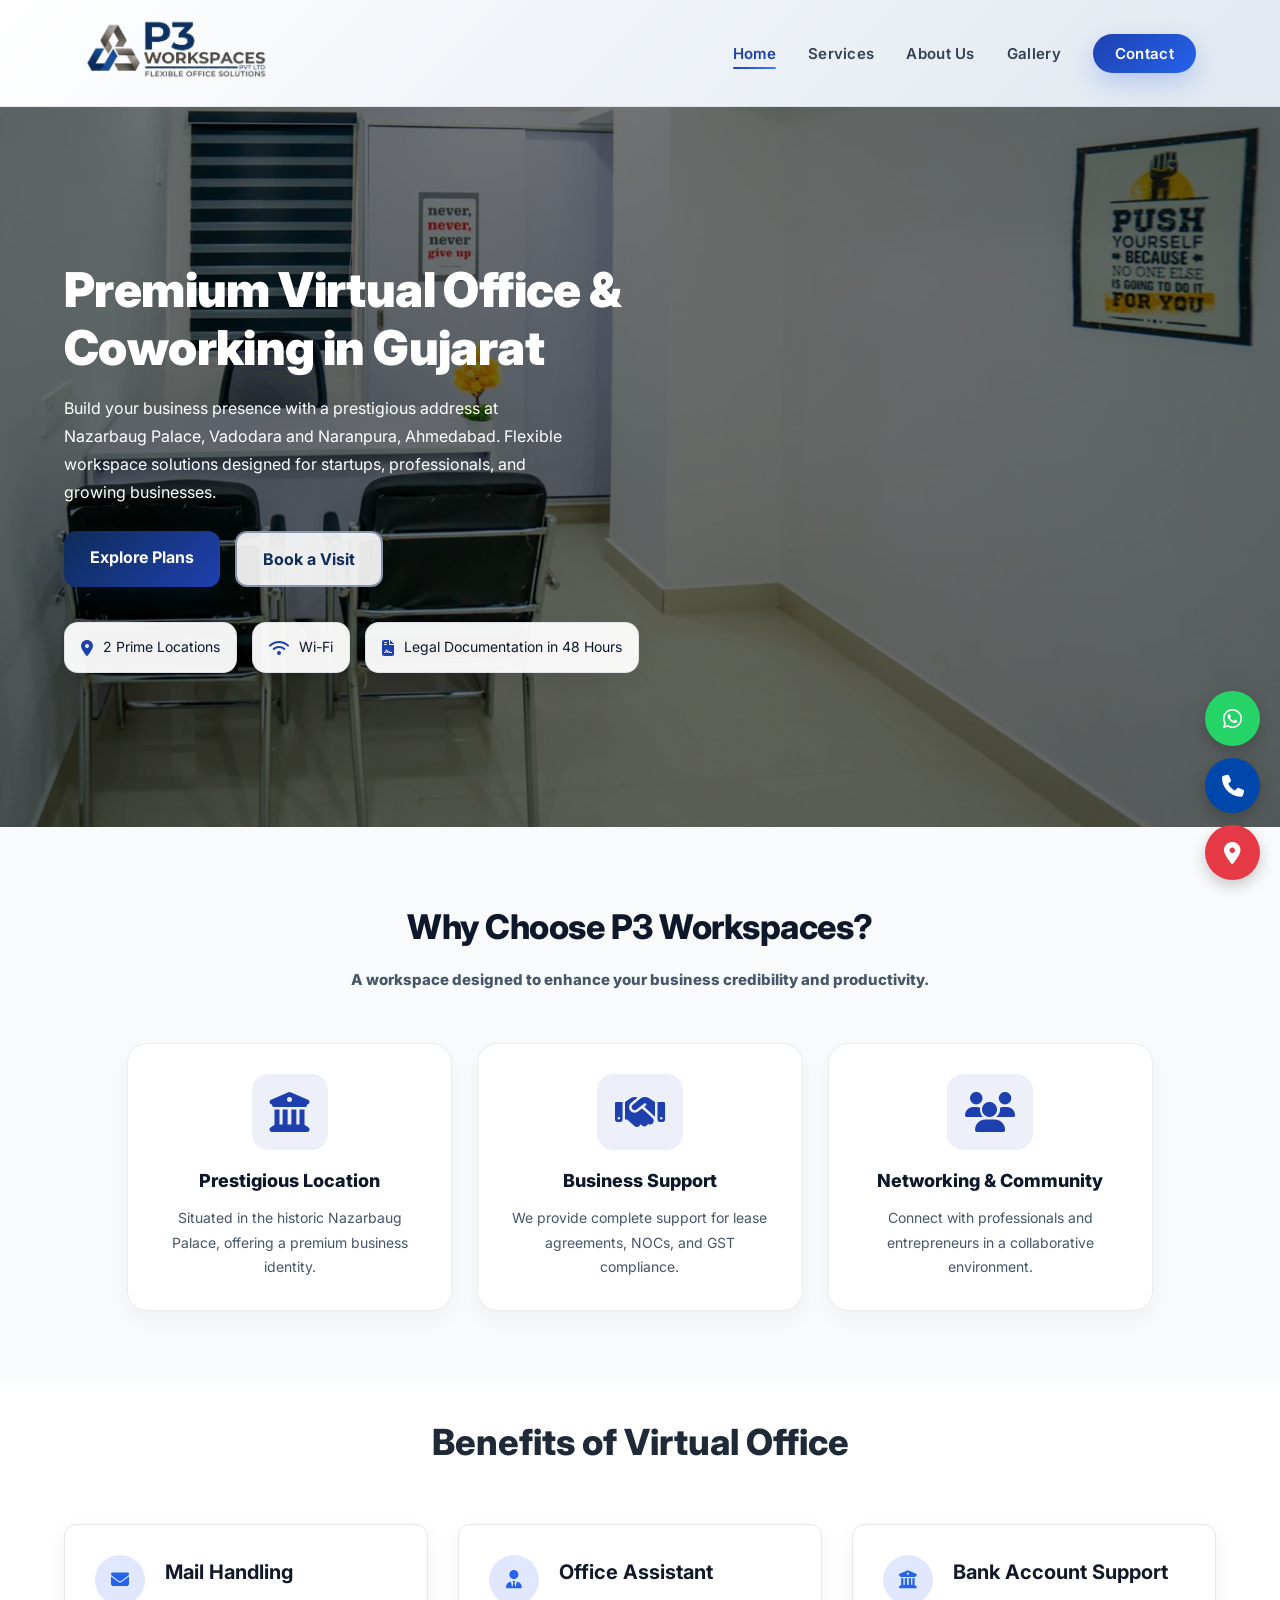
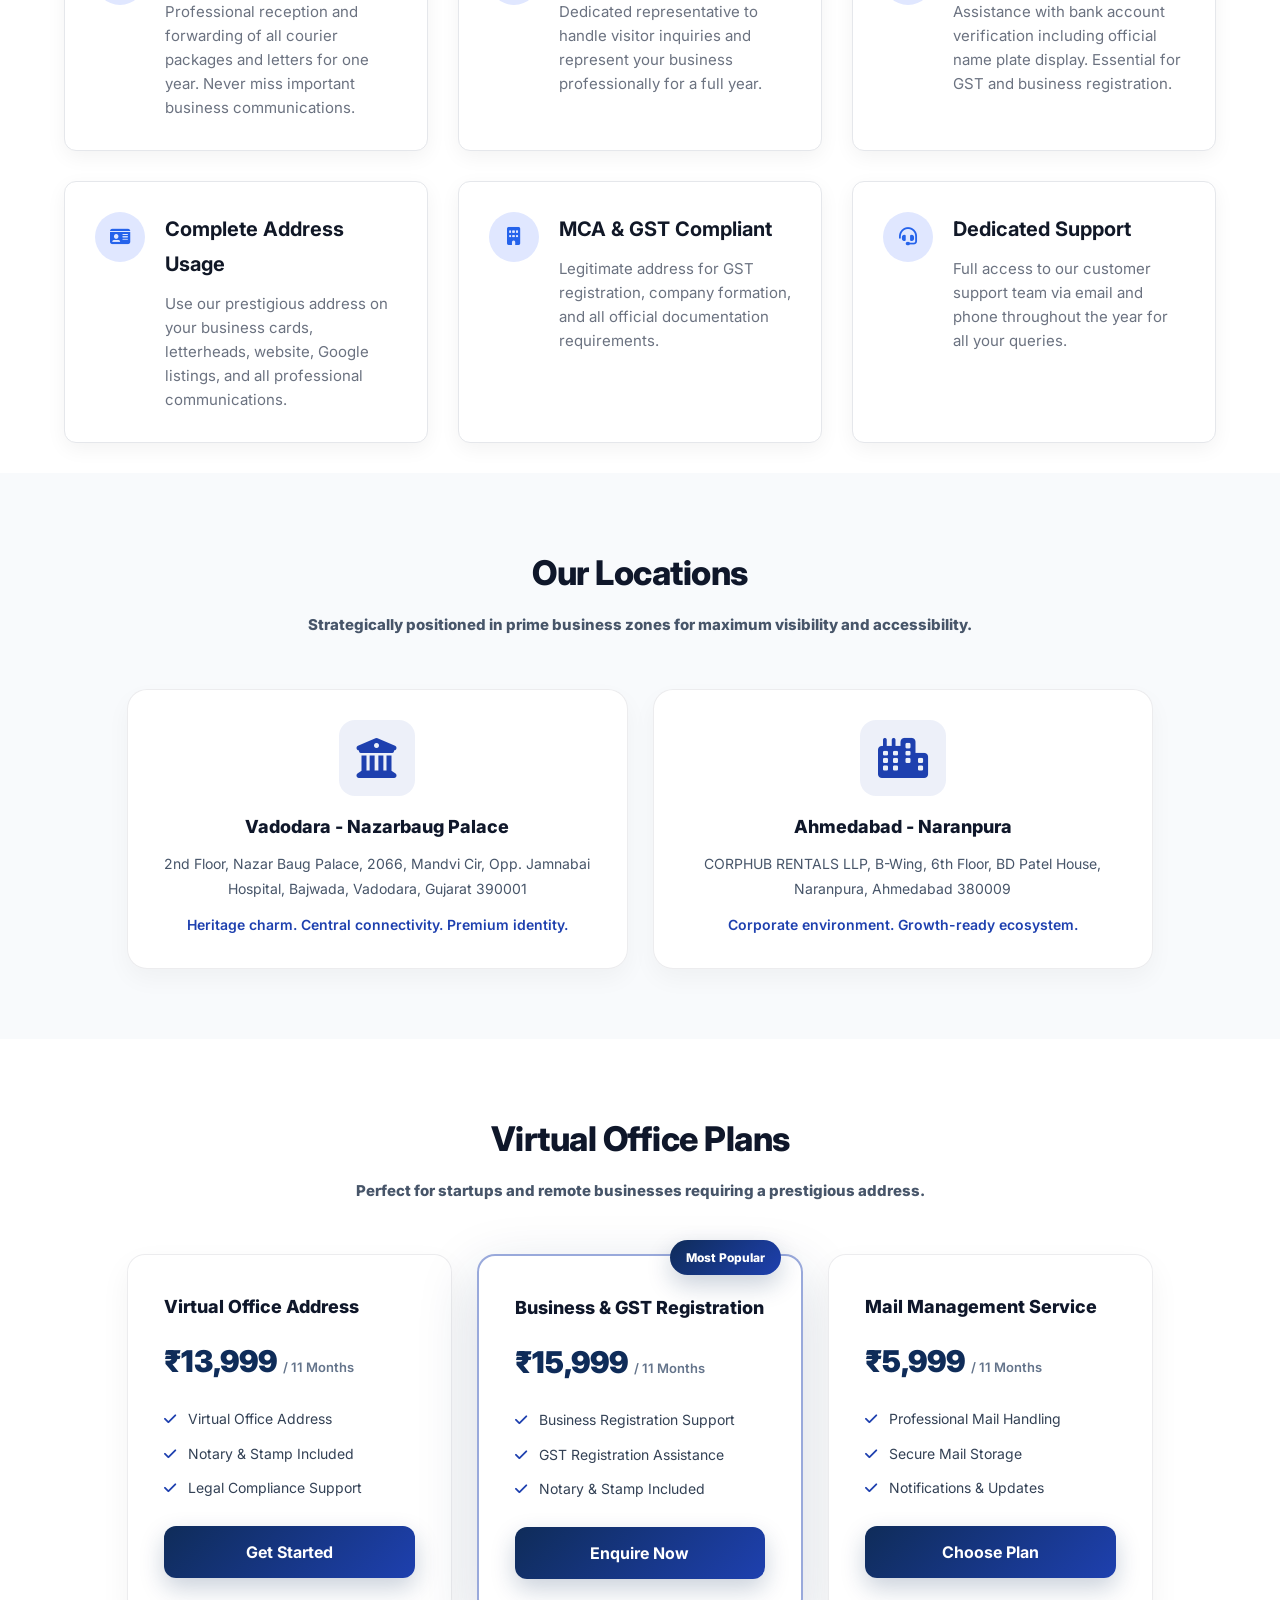
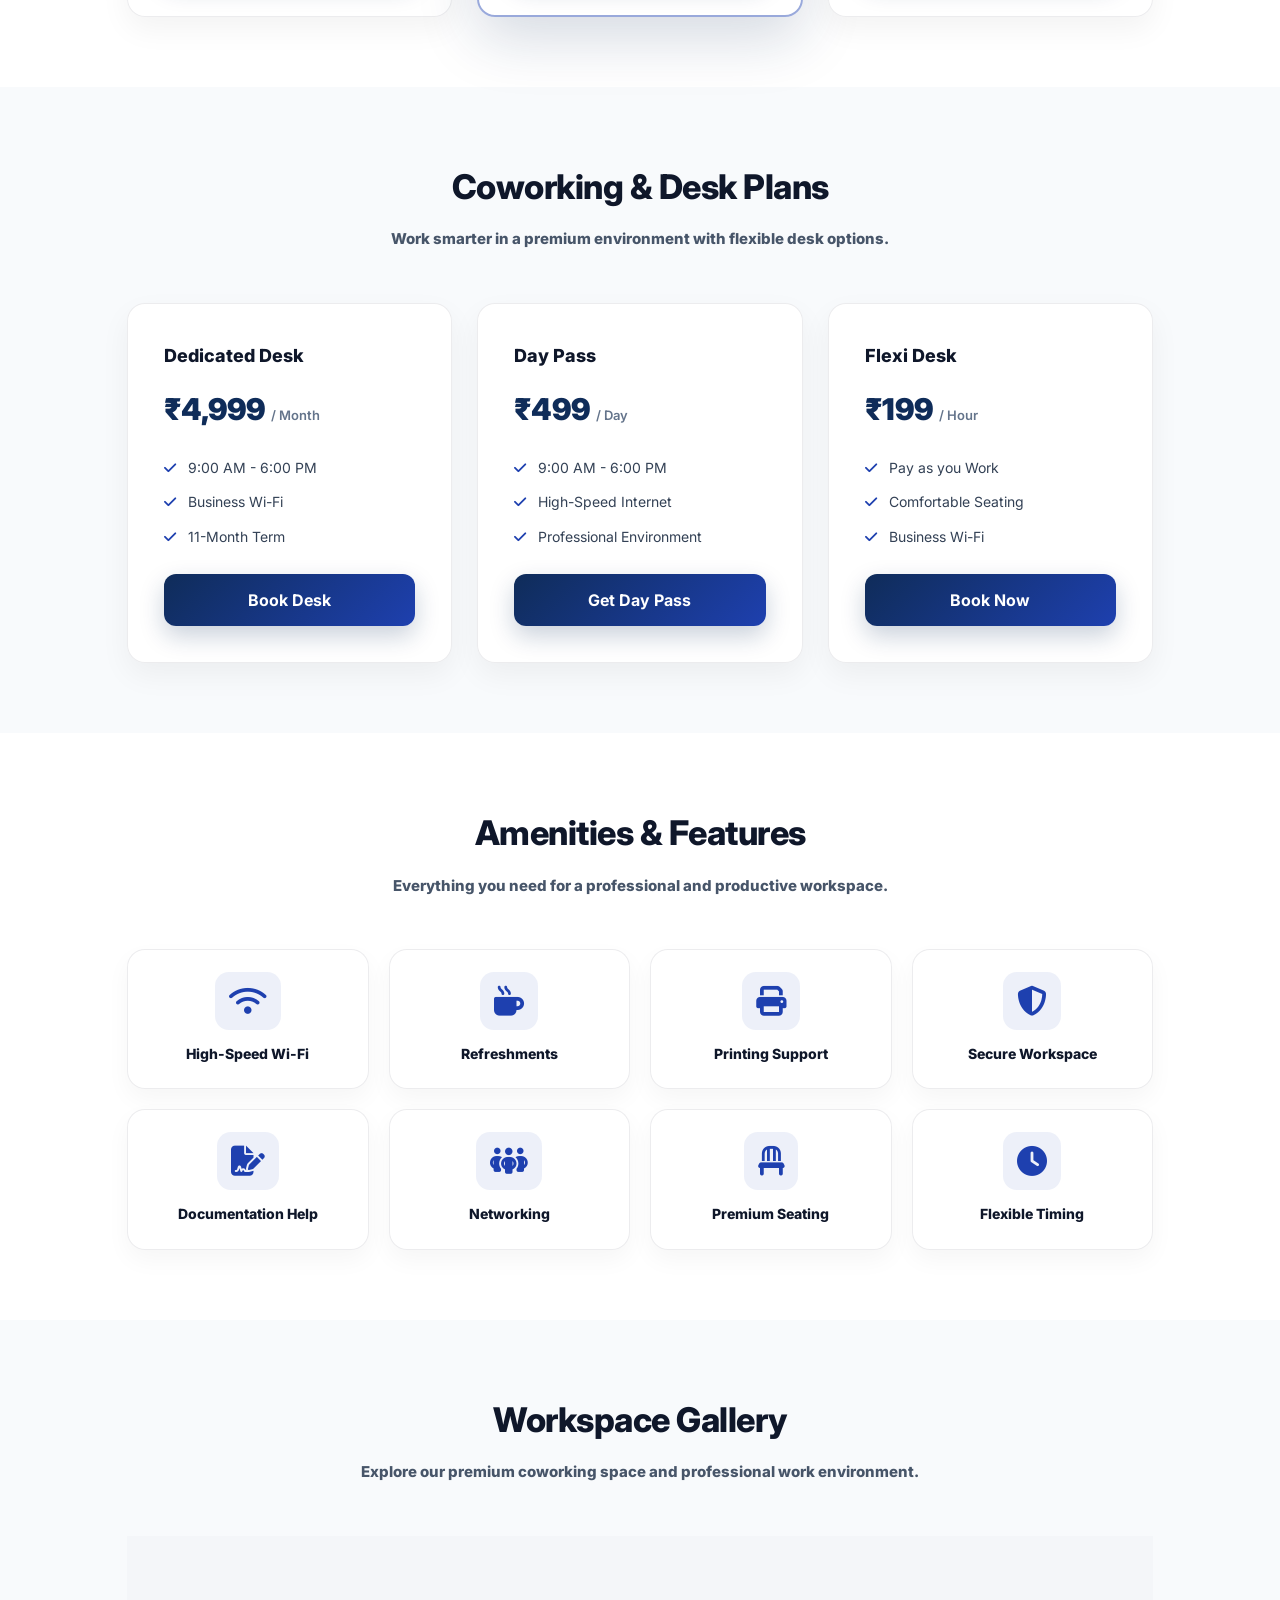
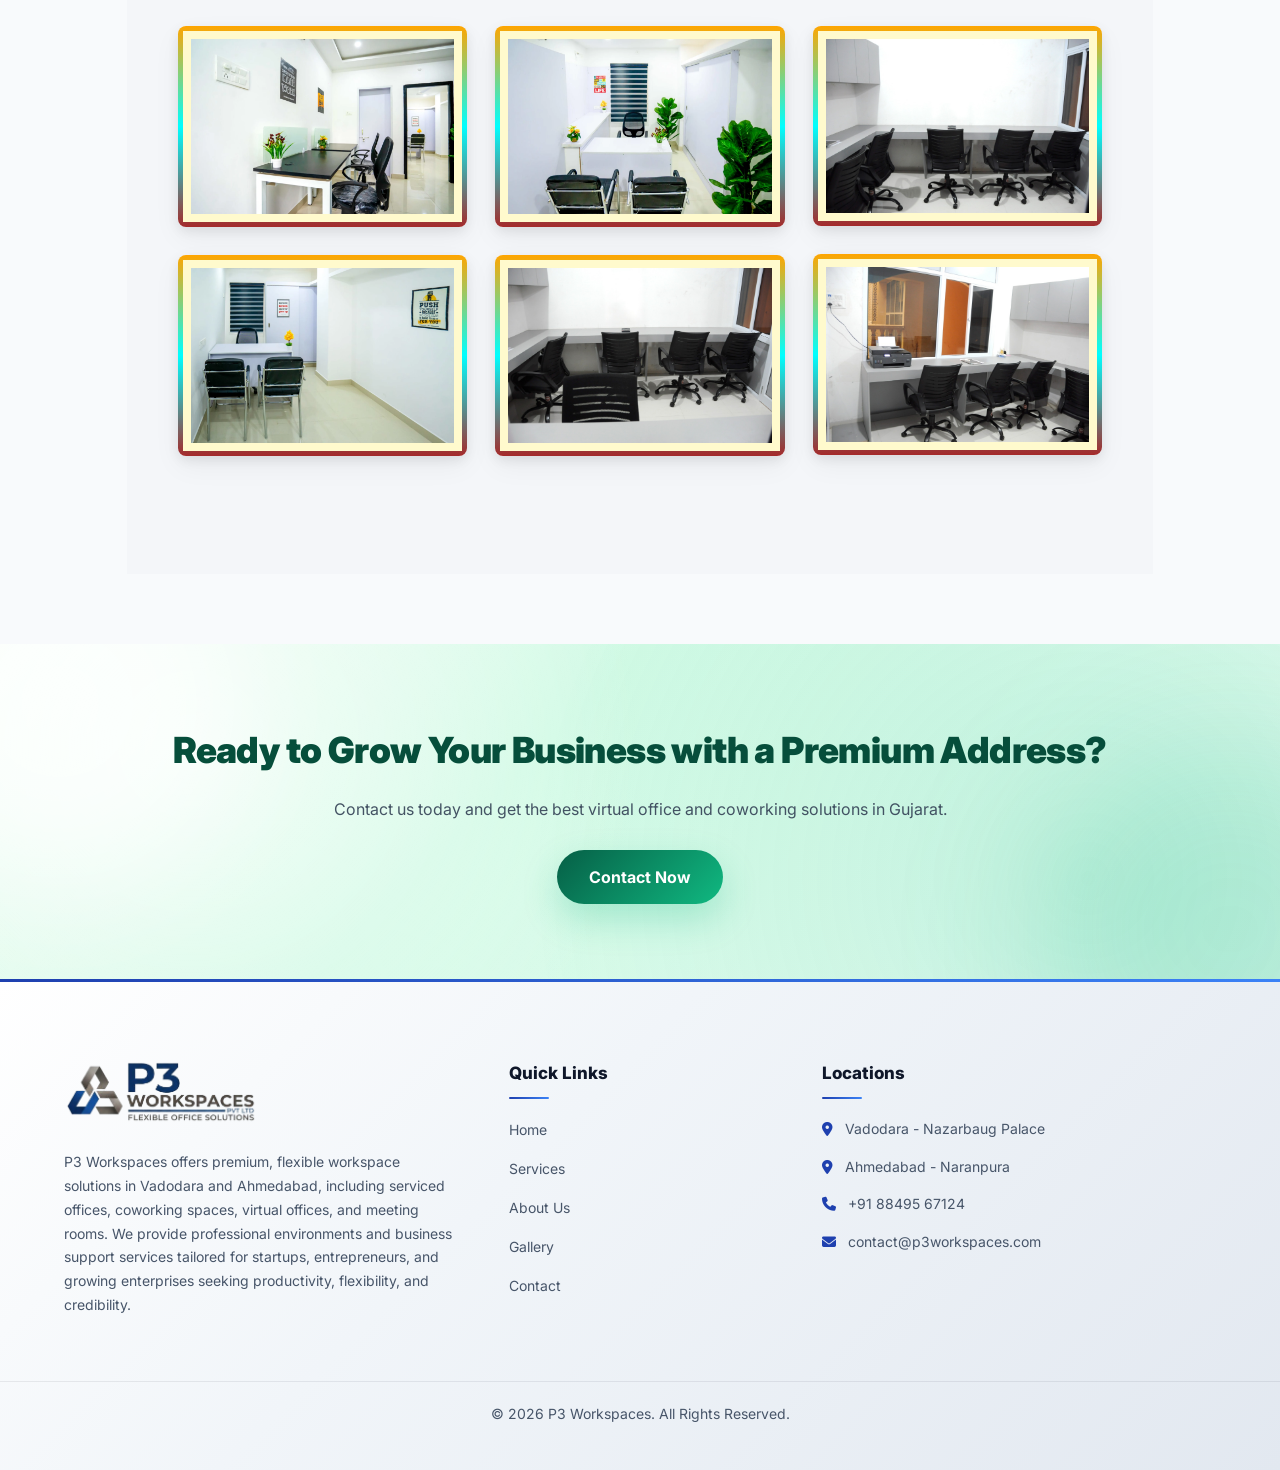
==== index.html @ 6670e906 "Updated" ====
<!DOCTYPE html>
<html lang="en">
<head>
  <meta charset="UTF-8" />
  <meta name="viewport" content="width=device-width, initial-scale=1.0" />
  <title>P3 Workspaces | Virtual Office & Coworking in Vadodara</title>
  <meta name="description" content="P3 Workspaces offers premium virtual office and coworking solutions in Nazarbaug Palace, Vadodara. Flexible plans, professional amenities, and business registration support." />

  <!-- Google Font -->
  <link rel="preconnect" href="https://fonts.googleapis.com">
  <link rel="preconnect" href="https://fonts.gstatic.com" crossorigin>
  <link href="https://fonts.googleapis.com/css2?family=Inter:wght@300;400;500;600;700&display=swap" rel="stylesheet">

  <!-- Font Awesome Icons -->
  <link rel="stylesheet" href="https://cdnjs.cloudflare.com/ajax/libs/font-awesome/6.5.0/css/all.min.css">
  
  <!-- FAVICON ICONS -->
  <link rel="icon" type="image/x-icon" href="assets/images/favicon/favicon.ico">
  <link rel="icon" type="image/png" sizes="16x16" href="assets/images/favicon/favicon-16x16.png">
  <link rel="icon" type="image/png" sizes="32x32" href="assets/images/favicon/favicon-32x32.png">
  <link rel="apple-touch-icon" sizes="180x180" href="assets/images/favicon/apple-touch-icon.png">
  <link rel="icon" type="image/png" sizes="192x192" href="assets/images/favicon/android-chrome-192x192.png">
  <link rel="icon" type="image/png" sizes="512x512" href="assets/images/favicon/android-chrome-512x512.png">
  <link rel="manifest" href="assets/images/favicon/site.webmanifest">
  <meta name="theme-color" content="#0047ab">

  <!-- SEO META TAGS -->
  <meta name="robots" content="index, follow">
  <link rel="canonical" href="https://p3workspaces.com/">
  
  <meta name="keywords" content="virtual office vadodara, coworking space vadodara, business address vadodara, office address for gst registration, virtual office near mandvi gate, shared office vadodara, dedicated desk vadodara, flexi desk vadodara, nazarbaug palace office space, premium coworking vadodara">
  
  <!-- Open Graph -->
  <meta property="og:title" content="P3 Workspaces | Virtual Office & Coworking in Vadodara">
  <meta property="og:description" content="Premium virtual office and coworking solutions at Nazarbaug Palace, Vadodara. Flexible plans, GST registration support, and professional work environment.">
  <meta property="og:image" content="https://p3workspaces.com/assets/images/logo.png">
  <meta property="og:url" content="https://p3workspaces.com/">
  <meta property="og:type" content="website">
  
  <!-- Twitter Card -->
  <meta name="twitter:card" content="summary_large_image">
  <meta name="twitter:title" content="P3 Workspaces | Virtual Office & Coworking in Vadodara">
  <meta name="twitter:description" content="Premium virtual office and coworking solutions at Nazarbaug Palace, Vadodara. Flexible plans, GST registration support, and professional work environment.">
  <meta name="twitter:image" content="https://p3workspaces.com/assets/images/logo.png">

  <script type="application/ld+json">
    {
      "@context": "https://schema.org",
      "@type": "LocalBusiness",
      "name": "P3 Workspaces",
      "image": "https://p3workspaces.com/assets/images/logo.png",
      "url": "https://p3workspaces.com/",
      "telephone": "+91-8849567124",
      "address": {
        "@type": "PostalAddress",
        "streetAddress": "2066, 2nd Floor, Nazarbaug Palace, Near Mandvi Gate, Mandvi",
        "addressLocality": "Vadodara",
        "postalCode": "390001",
        "addressCountry": "IN"
      },
      "geo": {
        "@type": "GeoCoordinates",
        "latitude": 22.3072,
        "longitude": 73.1812
      },
      "openingHours": "Mo-Sa 09:00-18:00",
      "priceRange": "₹500 - ₹16000",
      "sameAs": []
    }
  </script>

  <!-- CSS -->
  <link rel="stylesheet" href="assets/css/style.css" />
</head>
<body>

<!-- HEADER -->
<header class="header">
  <div class="container nav-container">
    <a href="index.html" class="logo">
      <img src="assets/images/logo.png" alt="P3 Workspaces Logo" />
    </a>
    <nav class="navbar" id="navbar">
      <ul>
        <li><a href="index.html" class="active">Home</a></li>
        <li><a href="services.html">Services</a></li>
        <li><a href="about.html">About Us</a></li>
        <li><a href="gallery.html">Gallery</a></li>
        <li><a href="contact.html" class="btn-nav">Contact</a></li>
      </ul>
    </nav>

    <div class="menu-toggle" id="menuToggle">
      <i class="fa-solid fa-bars"></i>
    </div>
  </div>
</header>


<!-- HERO -->
<section class="hero">
  <div class="hero-overlay"></div>
  <div class="container hero-grid">
    <div class="hero-content reveal">
      <h1>Premium Virtual Office & Coworking in Gujarat</h1>
      <p>
        Build your business presence with a prestigious address at Nazarbaug Palace, Vadodara 
        and Naranpura, Ahmedabad. Flexible workspace solutions designed for startups,
        professionals, and growing businesses.
      </p>

      <div class="hero-buttons reveal-fast">
        <a href="services.html" class="btn-primary">Explore Plans</a>
        <a href="contact.html" class="btn-secondary">Book a Visit</a>
      </div>

      <div class="hero-highlights">
        <div class="highlight-box reveal-fast">
          <i class="fa-solid fa-location-dot"></i>
          <span>2 Prime Locations</span>
        </div>
        <div class="highlight-box reveal-fast">
          <i class="fa-solid fa-wifi"></i>
          <span>Wi-Fi</span>
        </div>
        <div class="highlight-box reveal-fast">
          <i class="fa-solid fa-file-contract"></i>
          <span>Legal Documentation in 48 Hours</span>
        </div>
      </div>
    </div>
  </div>
</section>

<!-- WHY CHOOSE US -->
  <section class="section bg-light">
    <div class="container">
      <div class="section-title reveal">
        <h2>Why Choose P3 Workspaces?</h2>
        <p>A workspace designed to enhance your business credibility and productivity.</p>
      </div>

      <div class="grid-3">
        <div class="card reveal-fast delay-1">
          <i class="fa-solid fa-building-columns"></i>
          <h3>Prestigious Location</h3>
          <p>Situated in the historic Nazarbaug Palace, offering a premium business identity.</p>
        </div>

        <div class="card reveal-fast delay-2">
          <i class="fa-solid fa-handshake"></i>
          <h3>Business Support</h3>
          <p>We provide complete support for lease agreements, NOCs, and GST compliance.</p>
        </div>

        <div class="card reveal-fast delay-3">
          <i class="fa-solid fa-users"></i>
          <h3>Networking & Community</h3>
          <p>Connect with professionals and entrepreneurs in a collaborative environment.</p>
        </div>
      </div>
    </div>
  </section>


  <!--Benefit Section-->
  <section class="benefits-section">
      <div class="container">

          <h2 class="section-title reveal">Benefits of Virtual Office</h2>

          <div class="benefits-grid">

              <div class="benefit-card reveal-fast">
                  <div class="icon">
                      <i class="fas fa-envelope"></i>
                  </div>
                  <div class="content">
                      <h3>Mail Handling</h3>
                      <p>Professional reception and forwarding of all courier packages and letters for one year. Never miss important business communications.</p>
                  </div>
              </div>

              <div class="benefit-card reveal-fast">
                  <div class="icon">
                      <i class="fas fa-user-tie"></i>
                  </div>
                  <div class="content">
                      <h3>Office Assistant</h3>
                      <p>Dedicated representative to handle visitor inquiries and represent your business professionally for a full year.</p>
                  </div>
              </div>

              <div class="benefit-card reveal-fast">
                  <div class="icon">
                      <i class="fas fa-university"></i>
                  </div>
                  <div class="content">
                      <h3>Bank Account Support</h3>
                      <p>Assistance with bank account verification including official name plate display. Essential for GST and business registration.</p>
                  </div>
              </div>

              <div class="benefit-card reveal-fast">
                  <div class="icon">
                      <i class="fas fa-id-card"></i>
                  </div>
                  <div class="content">
                      <h3>Complete Address Usage</h3>
                      <p>Use our prestigious address on your business cards, letterheads, website, Google listings, and all professional communications.</p>
                  </div>
              </div>

              <div class="benefit-card reveal-fast">
                  <div class="icon">
                      <i class="fas fa-building"></i>
                  </div>
                  <div class="content">
                      <h3>MCA & GST Compliant</h3>
                      <p>Legitimate address for GST registration, company formation, and all official documentation requirements.</p>
                  </div>
              </div>

              <div class="benefit-card reveal-fast">
                  <div class="icon">
                      <i class="fas fa-headset"></i>
                  </div>
                  <div class="content">
                      <h3>Dedicated Support</h3>
                      <p>Full access to our customer support team via email and phone throughout the year for all your queries.</p>
                  </div>
              </div>

          </div>
      </div>
  </section>

  <!-- OUR LOCATIONS -->
  <section class="section bg-light">
    <div class="container">

      <div class="section-title reveal">
        <h2>Our Locations</h2>
        <p>Strategically positioned in prime business zones for maximum visibility and accessibility.</p>
      </div>

      <div class="grid-2">

        <!-- VADODARA -->
        <div class="card reveal-fast">
          <i class="fa-solid fa-building-columns"></i>
          <h3>Vadodara - Nazarbaug Palace</h3>
          <p>
            2nd Floor, Nazar Baug Palace, 2066, Mandvi Cir,  
            Opp. Jamnabai Hospital, Bajwada,  
            Vadodara, Gujarat 390001
          </p>
          <p style="margin-top:12px; font-weight:600; color:#1e40af;">
            Heritage charm. Central connectivity. Premium identity.
          </p>
        </div>

        <!-- AHMEDABAD -->
        <div class="card reveal-fast">
          <i class="fa-solid fa-city"></i>
          <h3>Ahmedabad - Naranpura</h3>
          <p>
            CORPHUB RENTALS LLP, B-Wing, 6th Floor,  
            BD Patel House, Naranpura,  
            Ahmedabad 380009
          </p>
          <p style="margin-top:12px; font-weight:600; color:#1e40af;">
            Corporate environment. Growth-ready ecosystem.
          </p>
        </div>

      </div>

    </div>
  </section>


  <!-- VIRTUAL OFFICE PLANS -->
  <section class="section">
    <div class="container">
      <div class="section-title reveal">
        <h2>Virtual Office Plans</h2>
        <p>Perfect for startups and remote businesses requiring a prestigious address.</p>
      </div>

      <div class="grid-3 pricing-grid">
        
        <div class="pricing-card reveal-zoom delay-1">
          <h3>Virtual Office Address</h3>
          <p class="price">₹13,999 <span>/ 11 Months</span></p>
          <ul>
            <li><i class="fa-solid fa-check"></i> Virtual Office Address</li>
            <li><i class="fa-solid fa-check"></i> Notary & Stamp Included</li>
            <li><i class="fa-solid fa-check"></i> Legal Compliance Support</li>
          </ul>
          <a href="contact.html" class="btn-primary full-btn">Get Started</a>
        </div>

        <div class="pricing-card featured reveal-zoom delay-2">
          <div class="badge">Most Popular</div>
          <h3>Business & GST Registration</h3>
          <p class="price">₹15,999 <span>/ 11 Months</span></p>
          <ul>
            <li><i class="fa-solid fa-check"></i> Business Registration Support</li>
            <li><i class="fa-solid fa-check"></i> GST Registration Assistance</li>
            <li><i class="fa-solid fa-check"></i> Notary & Stamp Included</li>
          </ul>
          <a href="contact.html" class="btn-primary full-btn">Enquire Now</a>
        </div>

        <div class="pricing-card reveal-zoom delay-3">
          <h3>Mail Management Service</h3>
          <p class="price">₹5,999 <span>/ 11 Months</span></p>
          <ul>
            <li><i class="fa-solid fa-check"></i> Professional Mail Handling</li>
            <li><i class="fa-solid fa-check"></i> Secure Mail Storage</li>
            <li><i class="fa-solid fa-check"></i> Notifications & Updates</li>
          </ul>
          <a href="contact.html" class="btn-primary full-btn">Choose Plan</a>
        </div>

      </div>
    </div>
  </section>


  <!-- COWORKING PLANS -->
  <section class="section bg-light">
    <div class="container">
      <div class="section-title reveal">
        <h2>Coworking & Desk Plans</h2>
        <p>Work smarter in a premium environment with flexible desk options.</p>
      </div>

      <div class="grid-3 pricing-grid">

        <div class="pricing-card reveal-zoom delay-1">
          <h3>Dedicated Desk</h3>
          <p class="price">₹4,999 <span>/ Month</span></p>
          <ul>
            <li><i class="fa-solid fa-check"></i> 9:00 AM - 6:00 PM</li>
            <li><i class="fa-solid fa-check"></i> Business Wi-Fi</li>
            <li><i class="fa-solid fa-check"></i> 11-Month Term</li>
          </ul>
          <a href="contact.html" class="btn-primary full-btn">Book Desk</a>
        </div>

        <div class="pricing-card reveal-zoom delay-2">
          <h3>Day Pass</h3>
          <p class="price">₹499 <span>/ Day</span></p>
          <ul>
            <li><i class="fa-solid fa-check"></i> 9:00 AM - 6:00 PM</li>
            <li><i class="fa-solid fa-check"></i> High-Speed Internet</li>
            <li><i class="fa-solid fa-check"></i> Professional Environment</li>
          </ul>
          <a href="contact.html" class="btn-primary full-btn">Get Day Pass</a>
        </div>

        <div class="pricing-card reveal-zoom delay-3">
          <h3>Flexi Desk</h3>
          <p class="price">₹199 <span>/ Hour</span></p>
          <ul>
            <li><i class="fa-solid fa-check"></i> Pay as you Work</li>
            <li><i class="fa-solid fa-check"></i> Comfortable Seating</li>
            <li><i class="fa-solid fa-check"></i> Business Wi-Fi</li>
          </ul>
          <a href="contact.html" class="btn-primary full-btn">Book Now</a>
        </div>

      </div>
    </div>
  </section>


  <!-- AMENITIES -->
  <section class="section">
    <div class="container">
      <div class="section-title reveal">
        <h2>Amenities & Features</h2>
        <p>Everything you need for a professional and productive workspace.</p>
      </div>

      <div class="grid-4 amenities-grid">
        <div class="amenity-card reveal-fast delay-1">
          <i class="fa-solid fa-wifi"></i>
          <h4>High-Speed Wi-Fi</h4>
        </div>

        <div class="amenity-card reveal-fast delay-2">
          <i class="fa-solid fa-mug-hot"></i>
          <h4>Refreshments</h4>
        </div>

        <div class="amenity-card reveal-fast delay-3">
          <i class="fa-solid fa-print"></i>
          <h4>Printing Support</h4>
        </div>

        <div class="amenity-card reveal-fast delay-4">
          <i class="fa-solid fa-shield-halved"></i>
          <h4>Secure Workspace</h4>
        </div>

        <div class="amenity-card reveal-fast delay-1">
          <i class="fa-solid fa-file-signature"></i>
          <h4>Documentation Help</h4>
        </div>

        <div class="amenity-card reveal-fast delay-2">
          <i class="fa-solid fa-people-group"></i>
          <h4>Networking</h4>
        </div>

        <div class="amenity-card reveal-fast delay-3">
          <i class="fa-solid fa-chair"></i>
          <h4>Premium Seating</h4>
        </div>

        <div class="amenity-card reveal-fast delay-4">
          <i class="fa-solid fa-clock"></i>
          <h4>Flexible Timing</h4>
        </div>
      </div>
    </div>
  </section>


  <!-- GALLERY SECTION -->
  <section class="section bg-light">
    <div class="container">

      <div class="section-title reveal">
        <h2>Workspace Gallery</h2>
        <p>Explore our premium coworking space and professional work environment.</p>
      </div>

      <section class="gallery-wall">
        <div class="container">

          <div class="frame-grid reveal">

            <!-- 6 IMAGES -->
            <div class="frame-item reveal-fast"><img src="assets/img/hp67mb.webp" alt=""></div>
            <div class="frame-item reveal-fast"><img src="assets/img/fqqrym.webp" alt=""></div>
            <div class="frame-item reveal-fast"><img src="assets/img/gn7222.webp" alt=""></div>
            <div class="frame-item reveal-fast"><img src="assets/images/gallery1.jpeg" alt=""></div>
            <div class="frame-item reveal-fast"><img src="assets/images/gallery2.jpeg" alt=""></div>
            <div class="frame-item reveal-fast"><img src="assets/images/gallery3.jpeg" alt=""></div>

          </div>

        </div>
      </section>

    </div>
  </section>


  <!-- CTA SECTION -->
  <section class="cta">
    <div class="container cta-box reveal">
      <h2>Ready to Grow Your Business with a Premium Address?</h2>
      <p>Contact us today and get the best virtual office and coworking solutions in Gujarat.</p>
      <a href="contact.html" class="btn-primary">Contact Now</a>
    </div>
  </section>

  
<!-- FOOTER -->
<footer class="footer">
  <div class="container footer-grid">

    <div class="footer-about">
      <img src="assets/images/logo.png" alt="P3 Workspaces Logo" class="footer-logo">
      <p>
        P3 Workspaces offers premium, flexible workspace solutions in Vadodara and Ahmedabad, including serviced offices, coworking spaces, virtual offices, and meeting rooms. We provide professional environments and business support services tailored for startups, entrepreneurs, and growing enterprises seeking productivity, flexibility, and credibility.
      </p>
    </div>

    <div class="footer-links">
      <h4>Quick Links</h4>
      <ul>
        <li><a href="index.html">Home</a></li>
        <li><a href="services.html">Services</a></li>
        <li><a href="about.html">About Us</a></li>
        <li><a href="gallery.html">Gallery</a></li>
        <li><a href="contact.html">Contact</a></li>
      </ul>
    </div>

    <div class="footer-contact">
      <h4>Locations</h4>
      <p><i class="fa-solid fa-location-dot"></i> Vadodara - Nazarbaug Palace</p>
      <p><i class="fa-solid fa-location-dot"></i> Ahmedabad - Naranpura</p>
      <p><i class="fa-solid fa-phone"></i> +91 88495 67124</p>
      <p><i class="fa-solid fa-envelope"></i> contact@p3workspaces.com</p>
    </div>

  </div>

  <div class="footer-bottom">
    <p>© 2026 P3 Workspaces. All Rights Reserved.</p>
  </div>
</footer>

<!-- FLOATING CONTACT ICONS -->
<div class="floating-contact">
  
  <!-- WhatsApp -->
  <a href="https://wa.me/919510288972" target="_blank" class="float-btn whatsapp">
    <i class="fab fa-whatsapp"></i>
  </a>

  <!-- Call -->
  <a href="tel:+918849567124" class="float-btn call">
    <i class="fa-solid fa-phone"></i>
  </a>

  <!-- Map -->
  <a href="https://maps.app.goo.gl/c2seCTbQxUYWKmg98" 
     target="_blank" class="float-btn map">
    <i class="fa-solid fa-location-dot"></i>
  </a>
</div>

  <script src="assets/js/main.js"></script>
  <script>
    const reveals = document.querySelectorAll(
      ".reveal, .reveal-fast, .reveal-left, .reveal-right, .reveal-zoom"
    );

    const observer = new IntersectionObserver(
      (entries) => {
        entries.forEach((entry) => {
          if (entry.isIntersecting) {
            entry.target.classList.add("active");
          } else {
            entry.target.classList.remove("active");
          }
        });
      },
      {
        threshold: 0.15,
        rootMargin: "0px 0px -80px 0px"
      }
    );

    reveals.forEach((reveal) => observer.observe(reveal));
  </script>
  <script>
    const hero = document.querySelector(".hero");

    const images = [
      "assets/img/fqqrym.webp",
      "assets/img/gn7222.webp",
      "assets/img/hp67mb.webp",   // FIXED
      "assets/img/nudn36.webp",
      "assets/img/ytkk3x.webp",
      "assets/img/7dagbe.jpg"
    ];

    let current = 0;

    hero.style.backgroundImage = `url(${images[0]})`;

    images.slice(1).forEach(src => {
      const img = new Image();
      img.src = src;
    });

    document.addEventListener("DOMContentLoaded", () => {
      setInterval(() => {
        current = (current + 1) % images.length;
        hero.style.backgroundImage = `url(${images[current]})`;
      }, 5000);
    });
  </script>
</body>
</html>
---- assets/css/style.css ----
/* ================================
   GLOBAL RESET + BASE (CORPORATE PREMIUM)
================================ */
* {
  margin: 0;
  padding: 0;
  box-sizing: border-box;
  font-family: "Inter", sans-serif;
}

body {
  background: #ffffff;
  color: #0f172a;
  line-height: 1.75;
  -webkit-font-smoothing: antialiased;
  scroll-behavior: smooth;
}

.container {
  width: 90%;
  max-width: 1200px;
  margin: auto;
}

a {
  text-decoration: none;
}

ul {
  list-style: none;
}

/* ================================
   HEADER (P3 CORPORATE EXECUTIVE)
================================ */

.header {
  width: 100%;
  background: linear-gradient(
    135deg,
    #ffffff 0%,
    #f1f5f9 40%,
    #e2e8f0 100%
  );
  border-bottom: 1px solid rgba(15, 23, 42, 0.08);
  position: sticky;
  top: 0;
  z-index: 999;
  transition: all 0.3s ease;
}

/* Slight shadow when scrolling */
.header.scrolled {
  box-shadow: 0px 10px 30px rgba(15, 23, 42, 0.08);
}

.nav-container {
  display: flex;
  justify-content: space-between;
  align-items: center;
  padding: 18px 20px;
}

/* Logo */
.logo img {
  height: 62px;
  transition: transform 0.3s ease;
}

.logo img:hover {
  transform: scale(1.04);
}

/* Navigation */
.navbar ul {
  display: flex;
  gap: 32px;
  align-items: center;
}

.navbar a {
  color: #334155;
  font-weight: 600;
  font-size: 15px;
  letter-spacing: 0.3px;
  position: relative;
  transition: all 0.3s ease;
}

/* Premium underline */
.navbar a::after {
  content: "";
  position: absolute;
  left: 0;
  bottom: -6px;
  width: 0%;
  height: 2px;
  background: linear-gradient(90deg, #1e40af, #3b82f6);
  transition: width 0.3s ease;
  border-radius: 50px;
}

.navbar a:hover::after,
.navbar a.active::after {
  width: 100%;
}

.navbar a:hover,
.navbar a.active {
  color: #1e40af;
}

/* CTA Button */
.btn-nav {
  background: linear-gradient(135deg, #1e40af, #2563eb);
  color: #ffffff !important;
  padding: 10px 22px;
  border-radius: 50px;
  font-weight: 700;
  box-shadow: 0px 10px 25px rgba(37, 99, 235, 0.25);
  transition: all 0.35s ease;
}

.btn-nav:hover {
  transform: translateY(-3px);
  box-shadow: 0px 18px 40px rgba(37, 99, 235, 0.35);
  background: linear-gradient(135deg, #1d4ed8, #1e3a8a);
}

/* Mobile toggle */
.menu-toggle {
  display: none;
  font-size: 26px;
  cursor: pointer;
  color: #334155;
}

/* Responsive */
@media (max-width: 900px) {

  .menu-toggle {
    display: block;
  }

  .navbar {
    position: absolute;
    top: 90px;
    right: 0;
    width: 100%;
    background: #ffffff;
    box-shadow: 0px 20px 40px rgba(0, 0, 0, 0.08);
    display: none;
    padding: 25px;
  }

  .navbar ul {
    flex-direction: column;
    gap: 18px;
  }

  .navbar.active {
    display: block;
  }
}

/* ================================
   HERO SECTION (CORPORATE PREMIUM)
================================ */

.hero{
  position: relative;
  height: 80vh;
  padding: 85px 0;
  display: flex;
  align-items: center;
  color: #fff;
  overflow: hidden;

  background-image: url("assets/images/gallery1.jpeg");
  background-repeat: no-repeat;
  background-position: center;
  background-size: cover;

  /* Important */
  will-change: background-image;
}

.hero-slide {
  position: absolute;
  top: 0;
  left: 100%;
  width: 100%;
  height: 100%;
  background-size: cover;
  background-position: center;
  transition: transform 1s ease-in-out;
  z-index: 0;
}

.hero-slide.active {
  transform: translateX(-100%);
}

.hero-slide.show {
  left: 0;
  transform: translateX(0);
}

/* Overlay */
.hero-overlay {
  position: absolute;
  inset: 0;
  background: rgba(0,0,0,0.55);
  z-index: 1;
}

/* Content above overlay */
.hero-grid {
  display: grid;
  grid-template-columns: 1.2fr 1fr;
  gap: 55px;
  align-items: center;
  position: relative;
  z-index: 2;
}

.hero-content h1 {
  font-size: 48px;
  font-weight: 1000;
  color: #fff;
  line-height: 1.2;
  letter-spacing: -0.6px;
}

.hero-content p {
  margin: 18px 0;
  font-size: 16px;
  color: white;
  max-width: 520px;
}

.hero-buttons {
  margin-top: 25px;
  display: flex;
  gap: 15px;
}

.btn-primary {
  background: linear-gradient(135deg, #0f2c59, #1e40af);
  color: white;
  padding: 12px 26px;
  border-radius: 12px;
  font-weight: 700;
  transition: 0.35s ease;
  display: inline-block;
  box-shadow: 0px 10px 24px rgba(15, 44, 89, 0.22);
}

.btn-primary:hover {
  transform: translateY(-3px);
  background: linear-gradient(135deg, #0b1f3f, #1d4ed8);
  box-shadow: 0px 16px 36px rgba(15, 44, 89, 0.3);
}

.btn-secondary {
  border: 2px solid rgba(15, 44, 89, 0.45);
  color: #0f2c59;
  padding: 12px 26px;
  border-radius: 12px;
  font-weight: 700;
  transition: 0.35s ease;
  display: inline-block;
  background: rgba(255, 255, 255, 0.9);
}

.btn-secondary:hover {
  background: linear-gradient(135deg, #0f2c59, #1e40af);
  color: white;
  transform: translateY(-3px);
  border-color: transparent;
}

.hero-highlights {
  margin-top: 35px;
  display: flex;
  gap: 15px;
  flex-wrap: wrap;
}

.highlight-box {
  background: rgba(255, 255, 255, 0.95);
  border: 1px solid rgba(15, 23, 42, 0.08);
  padding: 12px 16px;
  border-radius: 14px;
  display: flex;
  gap: 10px;
  align-items: center;
  font-size: 14px;
  color: #0f172a;
  box-shadow: 0px 10px 22px rgba(0, 0, 0, 0.05);
  transition: 0.3s ease;
}

.highlight-box:hover {
  transform: translateY(-3px);
  box-shadow: 0px 14px 30px rgba(0, 0, 0, 0.08);
}

.highlight-box i {
  color: #1e40af;
  font-size: 16px;
}


/* ================================
   SECTIONS
================================ */
.section {
  padding: 70px;
}

.bg-light {
  background: #f8fafc;
}

.section-title {
  text-align: center;
  margin-bottom: 25px;
}

.section-top{
  text-align: center;
  background-image: linear-gradient(white, aqua, lightpink);
}

.section-title h2 {
  font-size: 34px;
  font-weight: 800;
  color: #0f172a;
  letter-spacing: -0.5px;
}

.section-title p {
  margin-top: 10px;
  color: #475569;
  font-size: 15px;
  max-width: 100%;
  margin-left: auto;
  margin-right: auto;
}

/* ================================
   GRID
================================ */
.grid-2 {
  display: grid;
  grid-template-columns: repeat(2, 1fr);
  gap: 25px;
}

.grid-3 {
  display: grid;
  grid-template-columns: repeat(3, 1fr);
  gap: 25px;
}

.grid-4 {
  display: grid;
  grid-template-columns: repeat(4, 1fr);
  gap: 20px;
}

/* ================================
   CARD (CORPORATE PREMIUM)
================================ */
.card {
  background: rgba(255, 255, 255, 0.96);
  border: 1px solid rgba(15, 23, 42, 0.08);
  padding: 30px;
  border-radius: 20px;
  text-align: center;
  transition: 0.35s ease;
  box-shadow: 0px 10px 25px rgba(0, 0, 0, 0.04);
}

.card:hover {
  transform: translateY(-8px);
  box-shadow: 0px 18px 40px rgba(0, 0, 0, 0.08);
  border-color: rgba(15, 44, 89, 0.22);
}

.card i {
  font-size: 40px;
  color: #1e40af;
  margin-bottom: 15px;
  background: rgba(30, 64, 175, 0.08);
  padding: 18px;
  border-radius: 16px;
  display: inline-block;
}

.card h3 {
  font-size: 18px;
  margin-bottom: 10px;
  font-weight: 800;
  color: #0f172a;
}

.card p {
  font-size: 14px;
  color: #475569;
}

/* ================================
   PRICING (CORPORATE PREMIUM)
================================ */
.pricing-card {
  background: rgba(255, 255, 255, 0.96);
  border: 1px solid rgba(15, 23, 42, 0.08);
  padding: 36px;
  border-radius: 18px;
  transition: 0.35s ease;
  position: relative;
  box-shadow: 0px 12px 30px rgba(0, 0, 0, 0.05);
}

.pricing-card:hover {
  transform: translateY(-9px);
  box-shadow: 0px 22px 50px rgba(0, 0, 0, 0.09);
  border-color: rgba(15, 44, 89, 0.22);
}

.pricing-card h3 {
  font-size: 18px;
  font-weight: 800;
  margin-bottom: 12px;
  color: #0f172a;
}

.price {
  font-size: 30px;
  font-weight: 900;
  color: #0f2c59;
  margin-bottom: 5px;
}

.price span {
  font-size: 13px;
  color: #64748b;
  font-weight: 600;
}

.pricing-card ul {
  margin-top: 20px;
  margin-bottom: 25px;
}

.pricing-card ul li {
  margin: 10px 0;
  font-size: 14px;
  color: #334155;
}

.pricing-card ul li i {
  color: #1e40af;
  margin-right: 8px;
}

.full-btn {
  width: 100%;
  text-align: center;
}

.featured {
  border: 2px solid rgba(30, 64, 175, 0.45);
  transform: scale(1.05);
  box-shadow: 0px 20px 60px rgba(15, 44, 89, 0.18);
}

.badge {
  position: absolute;
  top: -16px;
  right: 20px;
  background: linear-gradient(135deg, #0f2c59, #1e40af);
  color: white;
  padding: 7px 16px;
  border-radius: 50px;
  font-size: 12px;
  font-weight: 800;
  box-shadow: 0px 10px 25px rgba(15, 44, 89, 0.22);
}

/* ================================
   AMENITIES (CORPORATE PREMIUM)
================================ */
.amenity-card {
  background: rgba(255, 255, 255, 0.96);
  border: 1px solid rgba(15, 23, 42, 0.08);
  padding: 22px;
  border-radius: 18px;
  text-align: center;
  transition: 0.35s ease;
  box-shadow: 0px 10px 24px rgba(0, 0, 0, 0.04);
}

.amenity-card:hover {
  transform: translateY(-7px);
  box-shadow: 0px 18px 40px rgba(0, 0, 0, 0.08);
  border-color: rgba(30, 64, 175, 0.18);
}

.amenity-card i {
  font-size: 30px;
  color: #1e40af;
  margin-bottom: 12px;
  background: rgba(30, 64, 175, 0.08);
  padding: 14px;
  border-radius: 14px;
  display: inline-block;
}

.amenity-card h4 {
  font-size: 14px;
  font-weight: 800;
  color: #0f172a;
}

/* ================================
   CTA SECTION (LIGHT SILVERY GREEN)
================================ */

.cta {
  padding: 75px 65px;
  position: relative;
  overflow: hidden;
  color: #0f172a;

  /* Light silvery green gradient */
  background:
    radial-gradient(circle at 15% 30%, rgba(255,255,255,0.6), transparent 40%),
    radial-gradient(circle at 85% 70%, rgba(16,185,129,0.15), transparent 50%),
    linear-gradient(135deg, #f0fdf4 0%, #d1fae5 40%, #ecfdf5 100%);
}

/* Soft silver glow */
.cta::before {
  content: "";
  position: absolute;
  top: -120px;
  left: -120px;
  width: 360px;
  height: 360px;
  background: rgba(255,255,255,0.7);
  border-radius: 50%;
  filter: blur(60px);
}

/* Subtle green ambient glow */
.cta::after {
  content: "";
  position: absolute;
  bottom: -140px;
  right: -140px;
  width: 380px;
  height: 380px;
  background: rgba(16,185,129,0.18);
  border-radius: 50%;
  filter: blur(70px);
}

/* Content wrapper */
.cta-box {
  text-align: center;
  position: relative;
  z-index: 2;
  max-width: 950px;
  margin: auto;
}

/* Heading */
.cta-box h2 {
  font-size: 36px;
  font-weight: 900;
  letter-spacing: -0.6px;
  margin-bottom: 15px;
  color: #064e3b;
}

/* Description */
.cta-box p {
  font-size: 16px;
  opacity: 0.9;
  margin-bottom: 28px;
  line-height: 1.6;
  color: #334155;
}

/* Premium CTA Button */
.cta .btn-primary {
  background: linear-gradient(135deg, #065f46, #10b981);
  color: #ffffff;
  padding: 13px 32px;
  border-radius: 50px;
  font-weight: 700;
  box-shadow: 0px 15px 35px rgba(16,185,129,0.25);
  transition: all 0.35s ease;
}

.cta .btn-primary:hover {
  transform: translateY(-4px);
  box-shadow: 0px 25px 55px rgba(16,185,129,0.35);
  background: linear-gradient(135deg, #047857, #059669);
}

/* ================================
   FOOTER (MATCHING NAVBAR STYLE)
================================ */

.footer {
  background: linear-gradient(
    135deg,
    #ffffff 0%,
    #f1f5f9 40%,
    #e2e8f0 100%
  );
  color: #1e293b;
  padding: 80px 0 30px;
  /*border-top: 1px solid rgba(15, 23, 42, 0.08);*/
  position: relative;
}

/* Blue top accent line */
.footer::before {
  content: "";
  position: absolute;
  top: 0;
  left: 0;
  width: 100%;
  height: 3px;
  background: linear-gradient(90deg, #1e40af, #3b82f6);
}

/* Grid */
.footer-grid {
  display: grid;
  grid-template-columns: 1.2fr 0.8fr 1.2fr;
  gap: 50px;
  align-items: start;
}

/* Logo */
.footer-logo {
  height: 65px;
  margin-bottom: 18px;
}

/* Headings */
.footer h4 {
  margin-bottom: 18px;
  font-size: 17px;
  font-weight: 800;
  color: #0f172a;
  position: relative;
}

/* Underline same as navbar */
.footer h4::after {
  content: "";
  display: block;
  width: 40px;
  height: 2px;
  background: linear-gradient(90deg, #1e40af, #3b82f6);
  margin-top: 8px;
  border-radius: 50px;
}

/* Paragraph */
.footer p {
  font-size: 14px;
  color: #475569;
  margin-bottom: 14px;
  line-height: 1.7;
}

/* Links */
.footer-links ul li {
  margin: 14px 0;
  line-height: 25px;
}

.footer-links ul li a {
  color: #475569;
  font-size: 14px;
  transition: 0.3s ease;
}

.footer-links ul li a:hover {
  color: #1e40af;
  padding-left: 6px;
}

/* Contact icons */
.footer-contact i {
  margin-right: 8px;
  color: #1e40af;
  transition: 0.3s ease;
}

.footer-contact p:hover i {
  color: #3b82f6;
}

/* Bottom */
.footer-bottom {
  text-align: center;
  margin-top: 50px;
  border-top: 1px solid rgba(15, 23, 42, 0.08);
  padding-top: 20px;
  font-size: 13px;
  color: #64748b;
}

/* Responsive */
@media (max-width: 992px) {
  .footer-grid {
    grid-template-columns: 1fr;
    gap: 40px;
  }

  .footer {
    text-align: center;
  }

  .footer h4::after {
    margin-left: auto;
    margin-right: auto;
  }
}

/* ================================
   RESPONSIVE
================================ */
@media(max-width: 900px) {
  .hero-grid {
    grid-template-columns: 1fr;
  }

  .grid-2 {
    grid-template-columns: 1fr;
  }

  .grid-3 {
    grid-template-columns: 1fr;
  }

  .grid-4 {
    grid-template-columns: 1fr 1fr;
  }

  .footer-grid {
    grid-template-columns: 1fr;
  }

  .menu-toggle {
    display: block;
  }

  .navbar {
    position: absolute;
    top: 75px;
    right: 0;
    background: linear-gradient(180deg, #0b1220, #0f172a); /* UPDATED SAME AS FOOTER */
    backdrop-filter: blur(10px);
    width: 100%;
    display: none;
    padding: 20px;
    border-top: 1px solid rgba(255, 255, 255, 0.12); /* UPDATED */
    box-shadow: 0px 18px 40px rgba(0, 0, 0, 0.35); /* UPDATED */
  }

  .navbar ul {
    flex-direction: column;
    gap: 15px;
  }

  .navbar.active {
    display: block;
  }
}

/* ================================
   PREMIUM GALLERY SECTION
================================ */

.gallery-grid {
  display: grid;
  grid-template-columns: repeat(3, 1fr);
  gap: 22px;
}

/* Card Container */
.gallery-item {
  position: relative;
  overflow: hidden;
  border-radius: 20px;
  background: #fff;
  box-shadow: 0px 15px 40px rgba(0, 0, 0, 0.08);
  transition: transform 0.4s ease, box-shadow 0.4s ease;
  cursor: pointer;
}

/* Lift effect */
.gallery-item:hover {
  transform: translateY(-10px);
  box-shadow: 0px 25px 60px rgba(0, 0, 0, 0.15);
}

/* Image */
.gallery-item img {
  width: 100%;
  height: 260px;
  object-fit: cover;
  transition: transform 0.6s ease, filter 0.6s ease;
}

/* Image zoom + slight dark */
.gallery-item:hover img {
  transform: scale(1.15);
  filter: brightness(70%);
}

/* Overlay */
.gallery-overlay {
  position: absolute;
  inset: 0;
  display: flex;
  align-items: center;
  justify-content: center;
  background: linear-gradient(
    180deg,
    rgba(0,0,0,0.2),
    rgba(0,0,0,0.6)
  );
  opacity: 0;
  transition: opacity 0.5s ease;
}

/* Show overlay on hover */
.gallery-item:hover .gallery-overlay {
  opacity: 1;
}

/* Overlay Text */
.gallery-overlay h4 {
  color: #fff;
  font-size: 18px;
  font-weight: 800;
  letter-spacing: 0.5px;
  transform: translateY(20px);
  transition: transform 0.5s ease;
}

.gallery-item:hover .gallery-overlay h4 {
  transform: translateY(0px);
}

/* ================================
   RESPONSIVE
================================ */

@media(max-width: 900px) {
  .gallery-grid {
    grid-template-columns: 1fr 1fr;
  }
}

@media(max-width: 600px) {
  .gallery-grid {
    grid-template-columns: 1fr;
  }

  .gallery-item img {
    height: 220px;
  }
}

/* ================================
   CONTACT PAGE FINAL CSS
================================ */
.contact-grid {
  display: grid;
  grid-template-columns: 1fr 1.2fr;
  gap: 40px;
  align-items: stretch;
}

/* LEFT SIDE CONTACT INFO */
.contact-info {
  background: rgba(255, 255, 255, 0.96);
  border: 1px solid rgba(15, 23, 42, 0.08);
  padding: 32px;
  border-radius: 20px;
  height: 100%;
  box-shadow: 0px 18px 50px rgba(0, 0, 0, 0.06);
}

.contact-info h2 {
  font-size: 28px;
  margin-bottom: 10px;
  font-weight: 900;
  margin-top: 0;
  letter-spacing: -0.5px;
  color: #0f172a;
}

.contact-info p {
  color: #475569;
  margin-bottom: 25px;
  font-size: 14px;
}

/* INFO BOXES */
.info-box {
  display: flex;
  gap: 15px;
  margin-bottom: 18px;
  padding: 18px;
  border-radius: 16px;
  border: 1px solid rgba(15, 23, 42, 0.08);
  background: rgba(255, 255, 255, 0.97);
  box-shadow: 0px 10px 24px rgba(0, 0, 0, 0.05);
  transition: 0.35s ease;
}

.info-box:hover {
  transform: translateY(-5px);
  border-color: rgba(30, 64, 175, 0.18);
  box-shadow: 0px 18px 40px rgba(0, 0, 0, 0.08);
}

.info-box i {
  font-size: 22px;
  color: #1e40af;
  margin-top: 4px;
  background: rgba(30, 64, 175, 0.08);
  padding: 12px;
  border-radius: 14px;
}

.info-box h4 {
  font-size: 15px;
  margin-bottom: 5px;
  font-weight: 900;
  color: #0f172a;
}

.info-box p {
  font-size: 14px;
  margin: 0;
  color: #334155;
  line-height: 1.5;
}

/* RIGHT SIDE FORM */
.contact-form {
  background: rgba(255, 255, 255, 0.97);
  border: 1px solid rgba(15, 23, 42, 0.08);
  padding: 32px;
  border-radius: 20px;
  height:  100%;
  box-shadow: 0px 20px 55px rgba(0, 0, 0, 0.07);
}

.contact-form h2 {
  font-size: 24px;
  margin-bottom: 18px;
  font-weight: 900;
  color: #0f172a;
}

/* FORM GRID */
.form-row {
  display: grid;
  grid-template-columns: 1fr 1fr;
  gap: 18px;
}

.form-group {
  margin-bottom: 18px;
}

.form-group label {
  display: block;
  margin-bottom: 8px;
  font-size: 14px;
  font-weight: 800;
  color: #0f172a;
}

.form-group input,
.form-group select,
.form-group textarea {
  width: 100%;
  padding: 12px 14px;
  border-radius: 14px;
  border: 1px solid rgba(15, 23, 42, 0.16);
  outline: none;
  font-size: 14px;
  transition: 0.35s ease;
  background: rgba(255, 255, 255, 0.98);
}

.form-group input:hover,
.form-group select:hover,
.form-group textarea:hover {
  border-color: rgba(30, 64, 175, 0.22);
}

.form-group input:focus,
.form-group select:focus,
.form-group textarea:focus {
  border-color: #1e40af;
  box-shadow: 0px 0px 0px 4px rgba(30, 64, 175, 0.14);
}

/* SUCCESS + ERROR MSG */
.success-msg {
  background: #ecfdf3;
  border: 1px solid #86efac;
  padding: 12px;
  border-radius: 14px;
  margin-bottom: 15px;
  color: #166534;
  font-weight: 800;
  font-size: 14px;
}

.error-msg {
  background: #fff1f2;
  border: 1px solid #fda4af;
  padding: 12px;
  border-radius: 14px;
  margin-bottom: 15px;
  color: #9f1239;
  font-weight: 800;
  font-size: 14px;
}

/* MAP */
.map-box iframe {
  width: 100%;
  border-radius: 18px;
  border: 0;
  box-shadow: 0px 12px 30px rgba(0, 0, 0, 0.08);
}

/* RESPONSIVE CONTACT */
@media (max-width: 900px) {
  .contact-grid {
    grid-template-columns: 1fr;
  }

  .form-row {
    grid-template-columns: 1fr;
  }

  .contact-info,
  .contact-form {
    padding: 22px;
  }
}

/* ============================= */
/* SCROLL POP-IN ANIMATION FINAL */
/* ============================= */

.reveal {
  opacity: 0;
  transform: translateY(45px) scale(0.96);
  transition: all 0.9s ease;
}

.reveal.active {
  opacity: 1;
  transform: translateY(0px) scale(1);
}

.reveal-fast {
  opacity: 0;
  transform: translateY(30px) scale(0.97);
  transition: all 0.65s ease;
}

.reveal-fast.active {
  opacity: 1;
  transform: translateY(0px) scale(1);
}

.reveal-left {
  opacity: 0;
  transform: translateX(-60px) scale(0.95);
  transition: all 0.9s ease;
}

.reveal-left.active {
  opacity: 1;
  transform: translateX(0px) scale(1);
}

.reveal-right {
  opacity: 0;
  transform: translateX(60px) scale(0.95);
  transition: all 0.9s ease;
}

.reveal-right.active {
  opacity: 1;
  transform: translateX(0px) scale(1);
}

.reveal-zoom {
  opacity: 0;
  transform: scale(0.85);
  transition: all 0.85s ease;
}

.reveal-zoom.active {
  opacity: 1;
  transform: scale(1);
}

/* Delay utilities */
.delay-1 { transition-delay: 0.15s; }
.delay-2 { transition-delay: 0.30s; }
.delay-3 { transition-delay: 0.45s; }
.delay-4 { transition-delay: 0.60s; }

/* =========================
   FRAME WALL GALLERY STYLE
========================= */

.gallery-wall {
  padding: 90px 0;
  background: #f4f6f9;
}

.frame-grid {
  column-count: 3;
  column-gap: 28px;
}

.frame-item {
  break-inside: avoid;
  margin-bottom: 28px;
  background-image: linear-gradient(orange, aqua, brown);
  padding: 5px;
  border-radius: 8px;
  box-shadow:
      0 4px 12px rgba(0,0,0,0.08),
      0 10px 28px rgba(0,0,0,0.05);
  transition: 0.35s ease;
}

.frame-item:hover {
  transform: translateY(-6px);
  box-shadow:
      0 14px 35px rgba(0,0,0,0.18),
      0 25px 55px rgba(0,0,0,0.08);
}

.frame-item img {
  width: 100%;
  height: 100%;
  display: block;
  border: 8px solid lemonchiffon;
  box-shadow: inset 0 0 0 3px #ffffff;
}

/* Responsive */
@media(max-width:1100px){
  .frame-grid { column-count: 3; }
}
@media(max-width:768px){
  .frame-grid { column-count: 2; }
}
@media(max-width:500px){
  .frame-grid { column-count: 1; }
}

/* ==============================
   SECTION TITLE
================================= */

.section-title {
    text-align: center;
    font-size: 36px;
    font-weight: 800;
    margin-bottom: 50px;
    color: #1f2937;
}

/* ==============================
   GRID
================================= */

.benefits-grid {
    display: grid;
    grid-template-columns: repeat(3, 1fr);
    gap: 30px;
}

/* ==============================
   CARD
================================= */

.benefit-card {
    background: #ffffff;
    padding: 30px;
    border-radius: 12px;
    box-shadow: 0px 6px 20px rgba(0,0,0,0.05);
    display: flex;
    gap: 20px;
    align-items: flex-start;
    transition: 0.3s ease;
    border: 1px solid #e5e7eb;
}

.benefit-card:hover {
    transform: translateY(-5px);
    box-shadow: 0px 12px 30px rgba(0,0,0,0.08);
}

/* ==============================
   ICON
================================= */

.icon {
    width: 50px;
    height: 50px;
    background: #e0e7ff;
    border-radius: 50%;
    display: flex;
    align-items: center;
    justify-content: center;
    flex-shrink: 0;
}

.icon i {
    font-size: 18px;
    color: #2563eb;
}

/* ==============================
   CONTENT
================================= */

.content h3 {
    margin: 0 0 10px 0;
    font-size: 20px;
    font-weight: 700;
    color: #111827;
}

.content p {
    margin: 0;
    font-size: 15px;
    color: #6b7280;
    line-height: 1.6;
}
.benefits-section{
  margin-top: 30px;
  margin-bottom: 30px;
}

/* ==============================
   RESPONSIVE
================================= */

@media (max-width: 992px) {
    .benefits-grid {
        grid-template-columns: repeat(2, 1fr);
    }
}

@media (max-width: 600px) {
    .benefits-grid {
        grid-template-columns: 1fr;
    }

    .section-title {
        font-size: 28px;
    }
}

/* ================================
   MAP SECTION (RESPONSIVE PREMIUM)
================================ */

.map-section {
  padding: 80px 0;
  background: linear-gradient(
    135deg,
    #f8fafc 0%,
    #f1f5f9 100%
  );
}

.map-grid {
  display: grid;
  grid-template-columns: repeat(2, 1fr);
  gap: 40px;
}

/* Card wrapper */
.map-card {
  background: #ffffff;
  padding: 25px;
  border-radius: 20px;
  box-shadow: 0px 15px 40px rgba(0, 0, 0, 0.06);
  transition: 0.35s ease;
}

.map-card:hover {
  transform: translateY(-6px);
  box-shadow: 0px 25px 60px rgba(0, 0, 0, 0.1);
}

.map-card h4 {
  font-size: 18px;
  font-weight: 800;
  margin-bottom: 15px;
  color: #0f172a;
}

/* Responsive map container */
.map-box {
  position: relative;
  width: 100%;
  padding-bottom: 65%; /* Responsive ratio */
  border-radius: 16px;
  overflow: hidden;
}

.map-box iframe {
  position: absolute;
  width: 100%;
  height: 100%;
  border: 0;
}

/* ================================
   RESPONSIVE
================================ */

@media (max-width: 992px) {
  .map-grid {
    grid-template-columns: 1fr;
  }
}

/* Floating Contact Buttons */
.floating-contact {
  position: fixed;
  right: 20px;
  bottom: 20px;
  display: flex;
  flex-direction: column;
  gap: 12px;
  z-index: 9999;
}

.float-btn {
  width: 55px;
  height: 55px;
  border-radius: 50%;
  display: flex;
  align-items: center;
  justify-content: center;
  color: #fff;
  font-size: 22px;
  text-decoration: none;
  box-shadow: 0 6px 15px rgba(0,0,0,0.2);
  transition: 0.3s ease;
}

.float-btn:hover {
  transform: scale(1.1);
}

/* Individual Colors */
.whatsapp {
  background: #25D366;
}

.call {
  background: #0047ab;
}

.map {
  background: #e63946;
}

/* Mobile Responsive */
@media (max-width: 768px) {
  .float-btn {
    width: 48px;
    height: 48px;
    font-size: 18px;
  }
}

/* =========================================
   MOBILE OPTIMIZATION PATCH (FINAL FIX)
   Add this at the very bottom of CSS
========================================= */

/* ---------- SMALL TABLETS ---------- */
@media (max-width: 992px) {

  .section {
    padding: 50px 25px;
  }

  .hero {
    height: auto;
    padding: 90px 25px 70px;
  }

  .hero-content h1 {
    font-size: 36px;
  }

  .cta {
    padding: 60px 30px;
  }

  .cta-box h2 {
    font-size: 28px;
  }
}


/* ---------- MOBILE DEVICES ---------- */
@media (max-width: 768px) {

  /* Container breathing */
  .container {
    width: 92%;
  }

  /* Header */
  .nav-container {
    padding: 14px 10px;
  }

  .logo img {
    height: 50px;
  }

  /* Hero */
  .hero {
    height: auto;
    padding: 110px 20px 60px;
  }

  .hero-content h1 {
    font-size: 30px;
    line-height: 1.3;
  }

  .hero-content p {
    font-size: 14px;
  }

  .hero-buttons {
    flex-direction: column;
    gap: 12px;
  }

  .btn-primary,
  .btn-secondary {
    width: 100%;
    text-align: center;
  }

  .hero-highlights {
    gap: 10px;
  }

  /* Sections */
  .section {
    padding: 45px 20px;
  }

  .section-title h2 {
    font-size: 26px;
  }

  .section-title p {
    font-size: 14px;
  }

  /* Grids */
  .grid-4 {
    grid-template-columns: 1fr;
  }

  /* Cards */
  .card,
  .pricing-card,
  .amenity-card {
    padding: 22px;
  }

  .pricing-card.featured {
    transform: none;
  }

  /* CTA */
  .cta {
    padding: 55px 20px;
    text-align: center;
  }

  .cta-box h2 {
    font-size: 24px;
  }

  /* Contact */
  .contact-info,
  .contact-form {
    padding: 20px;
  }

  .contact-info h2 {
    font-size: 22px;
  }

  /* Benefits */
  .benefit-card {
    flex-direction: column;
    align-items: flex-start;
  }

  /* Map Section */
  .map-section {
    padding: 50px 20px;
  }

}


/* ---------- EXTRA SMALL DEVICES ---------- */
@media (max-width: 480px) {

  .hero-content h1 {
    font-size: 24px;
  }

  .hero-content p {
    font-size: 13px;
  }

  .btn-primary,
  .btn-secondary {
    padding: 11px 18px;
    font-size: 14px;
  }

  .section {
    padding: 35px 15px;
  }

  .section-title h2 {
    font-size: 22px;
  }

  .highlight-box {
    font-size: 12px;
    padding: 10px 12px;
  }

  .footer {
    padding: 60px 0 20px;
  }

  .footer p,
  .footer-links ul li a {
    font-size: 13px;
  }

}
/* =========================================
   MOBILE FOOTER LEFT ALIGN FIX
========================================= */

@media (max-width: 992px) {

  .footer {
    text-align: left !important;
  }

  .footer-grid {
    grid-template-columns: 1fr;
    gap: 35px;
  }

  .footer h4::after {
    margin-left: 0 !important;
    margin-right: 0 !important;
  }

  .footer-links ul {
    padding-left: 0;
  }

  .footer-bottom {
    text-align: left;
  }

}
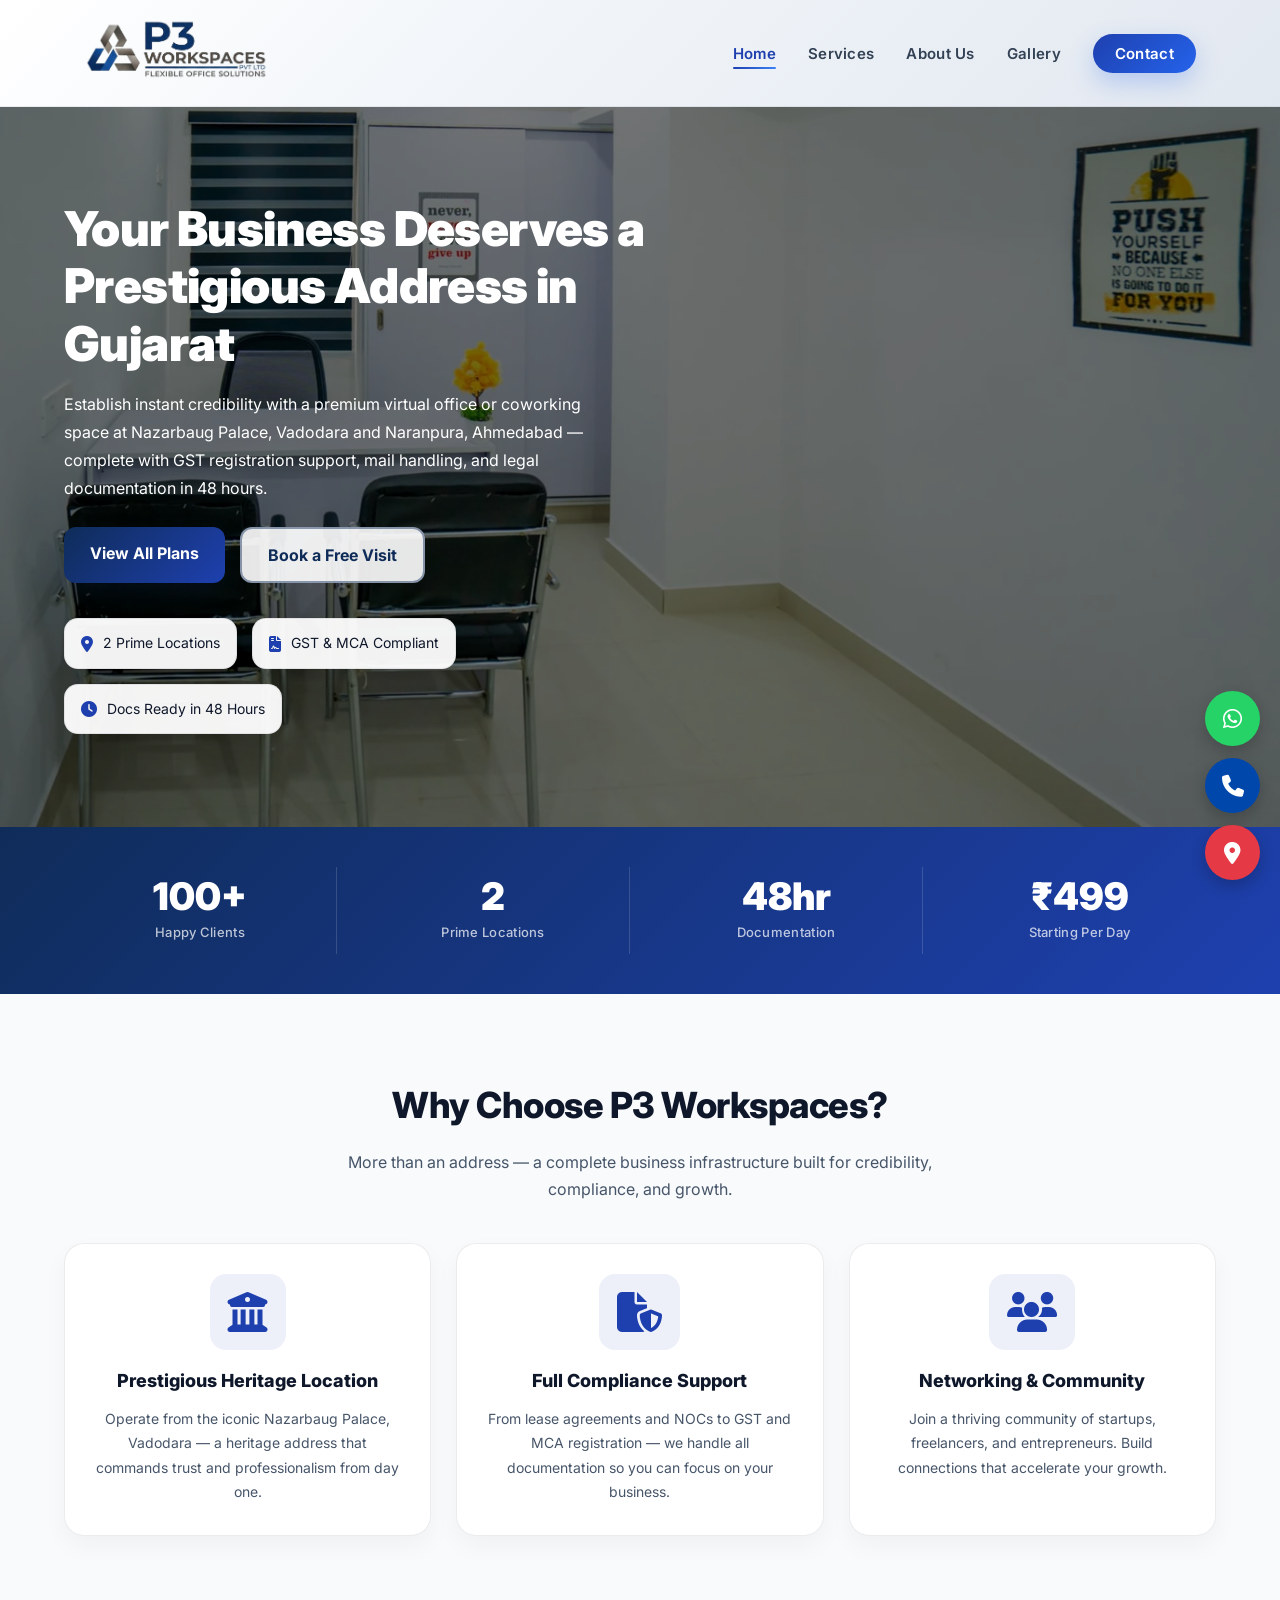
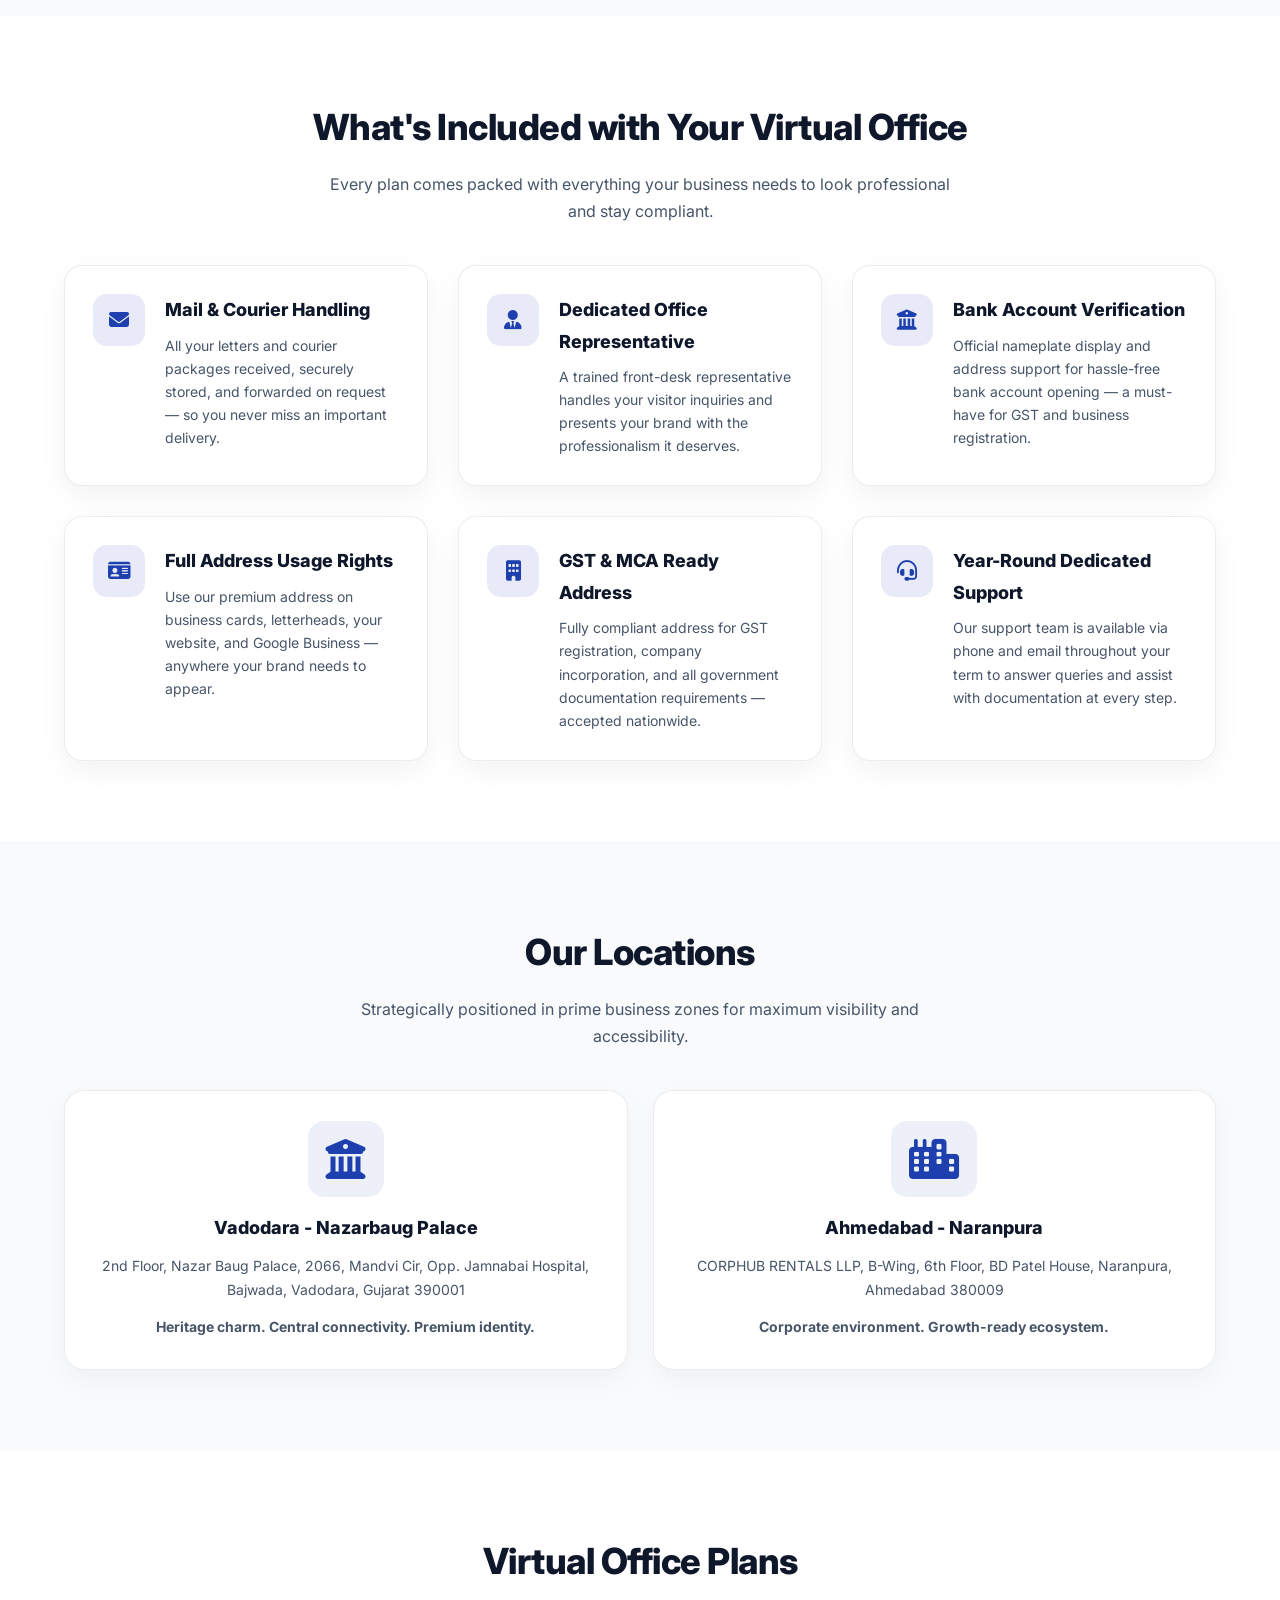
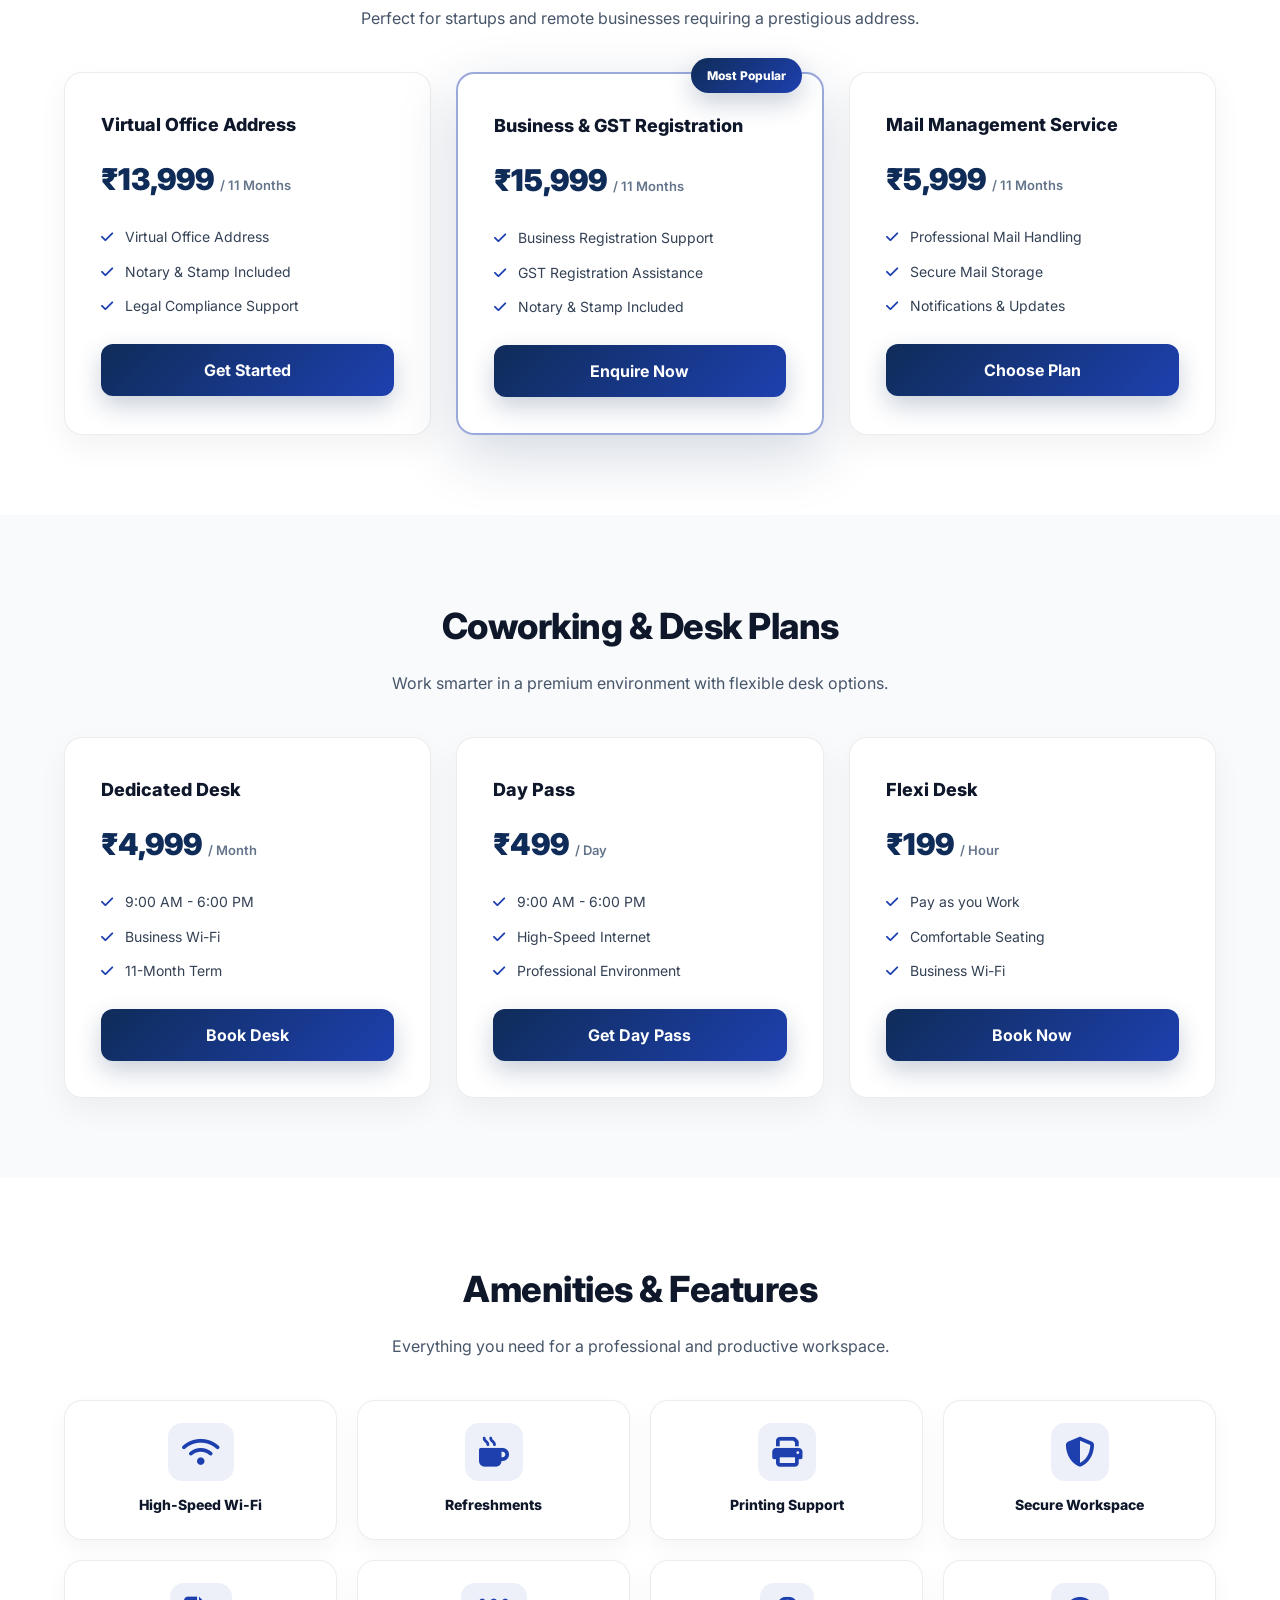
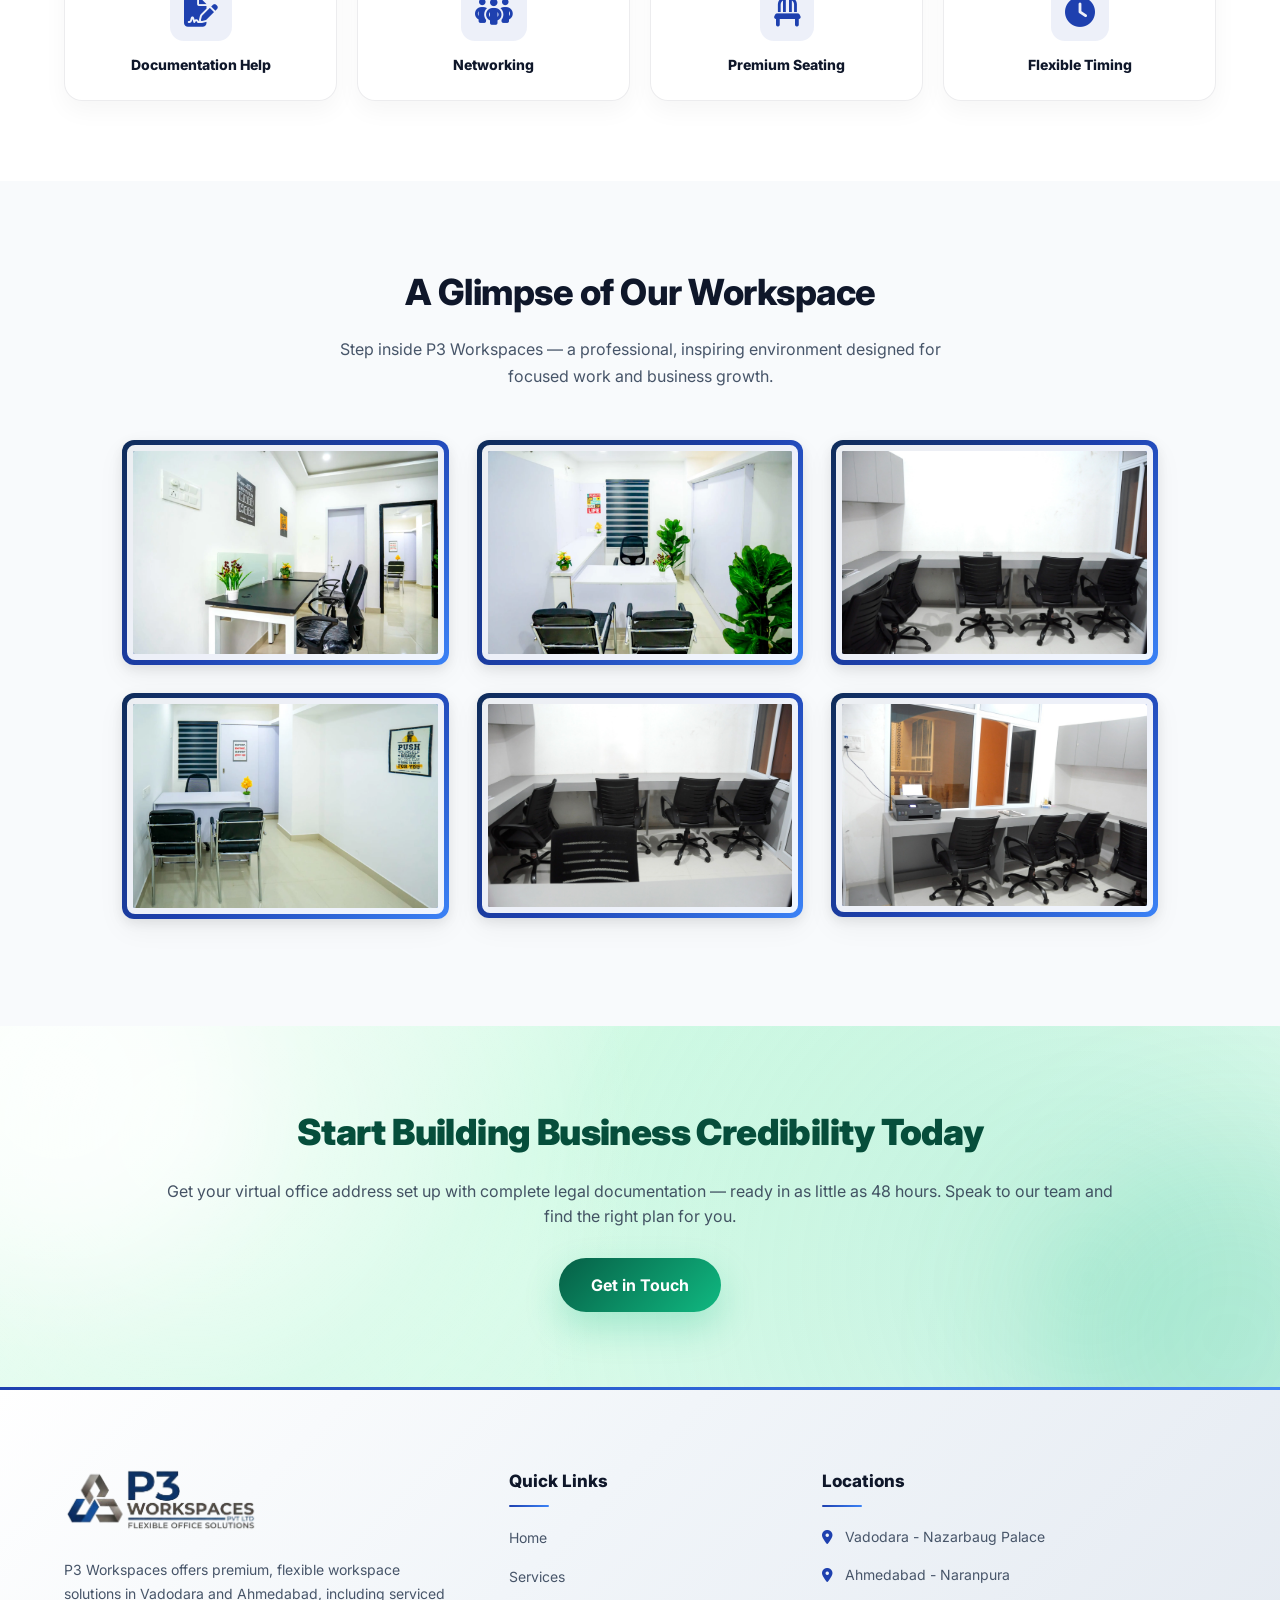
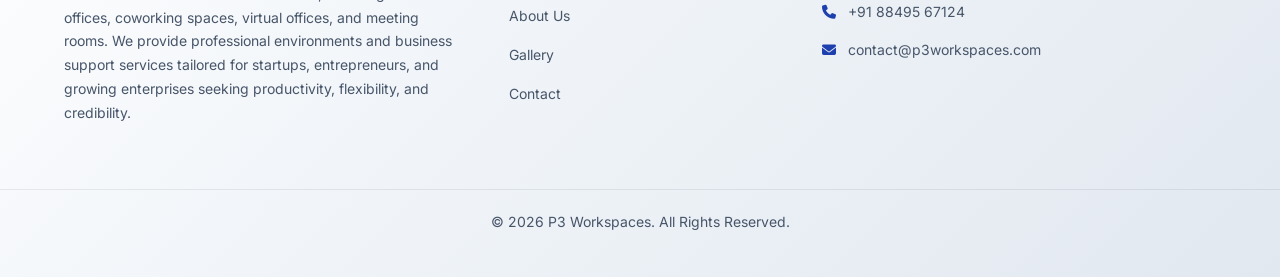
==== commit 3e8ee121: "update" ====
--- a/index.html
+++ b/index.html
@@ -102,16 +102,16 @@
   <div class="hero-overlay"></div>
   <div class="container hero-grid">
     <div class="hero-content reveal">
-      <h1>Premium Virtual Office & Coworking in Gujarat</h1>
+      <h1>Your Business Deserves a Prestigious Address in Gujarat</h1>
       <p>
-        Build your business presence with a prestigious address at Nazarbaug Palace, Vadodara 
-        and Naranpura, Ahmedabad. Flexible workspace solutions designed for startups,
-        professionals, and growing businesses.
+        Establish instant credibility with a premium virtual office or coworking space at
+        Nazarbaug Palace, Vadodara and Naranpura, Ahmedabad — complete with GST registration
+        support, mail handling, and legal documentation in 48 hours.
       </p>
 
       <div class="hero-buttons reveal-fast">
-        <a href="services.html" class="btn-primary">Explore Plans</a>
-        <a href="contact.html" class="btn-secondary">Book a Visit</a>
+        <a href="services.html" class="btn-primary">View All Plans</a>
+        <a href="contact.html" class="btn-secondary">Book a Free Visit</a>
       </div>
 
       <div class="hero-highlights">
@@ -120,43 +120,67 @@
           <span>2 Prime Locations</span>
         </div>
         <div class="highlight-box reveal-fast">
-          <i class="fa-solid fa-wifi"></i>
-          <span>Wi-Fi</span>
+          <i class="fa-solid fa-file-contract"></i>
+          <span>GST & MCA Compliant</span>
         </div>
         <div class="highlight-box reveal-fast">
-          <i class="fa-solid fa-file-contract"></i>
-          <span>Legal Documentation in 48 Hours</span>
+          <i class="fa-solid fa-clock"></i>
+          <span>Docs Ready in 48 Hours</span>
         </div>
       </div>
     </div>
   </div>
 </section>
+
+<!-- STATS BAR -->
+<div class="stats-bar">
+  <div class="container">
+    <div class="stats-grid">
+      <div class="stat-item">
+        <h3>100+</h3>
+        <p>Happy Clients</p>
+      </div>
+      <div class="stat-item">
+        <h3>2</h3>
+        <p>Prime Locations</p>
+      </div>
+      <div class="stat-item">
+        <h3>48hr</h3>
+        <p>Documentation</p>
+      </div>
+      <div class="stat-item">
+        <h3>₹499</h3>
+        <p>Starting Per Day</p>
+      </div>
+    </div>
+  </div>
+</div>
 
 <!-- WHY CHOOSE US -->
   <section class="section bg-light">
     <div class="container">
       <div class="section-title reveal">
         <h2>Why Choose P3 Workspaces?</h2>
-        <p>A workspace designed to enhance your business credibility and productivity.</p>
+        <p>More than an address — a complete business infrastructure built for credibility, compliance, and growth.</p>
       </div>
 
       <div class="grid-3">
         <div class="card reveal-fast delay-1">
           <i class="fa-solid fa-building-columns"></i>
-          <h3>Prestigious Location</h3>
-          <p>Situated in the historic Nazarbaug Palace, offering a premium business identity.</p>
+          <h3>Prestigious Heritage Location</h3>
+          <p>Operate from the iconic Nazarbaug Palace, Vadodara — a heritage address that commands trust and professionalism from day one.</p>
         </div>
 
         <div class="card reveal-fast delay-2">
-          <i class="fa-solid fa-handshake"></i>
-          <h3>Business Support</h3>
-          <p>We provide complete support for lease agreements, NOCs, and GST compliance.</p>
+          <i class="fa-solid fa-file-shield"></i>
+          <h3>Full Compliance Support</h3>
+          <p>From lease agreements and NOCs to GST and MCA registration — we handle all documentation so you can focus on your business.</p>
         </div>
 
         <div class="card reveal-fast delay-3">
           <i class="fa-solid fa-users"></i>
           <h3>Networking & Community</h3>
-          <p>Connect with professionals and entrepreneurs in a collaborative environment.</p>
+          <p>Join a thriving community of startups, freelancers, and entrepreneurs. Build connections that accelerate your growth.</p>
         </div>
       </div>
     </div>
@@ -167,7 +191,10 @@
   <section class="benefits-section">
       <div class="container">
 
-          <h2 class="section-title reveal">Benefits of Virtual Office</h2>
+          <div class="section-title reveal">
+            <h2>What's Included with Your Virtual Office</h2>
+            <p>Every plan comes packed with everything your business needs to look professional and stay compliant.</p>
+          </div>
 
           <div class="benefits-grid">
 
@@ -176,8 +203,8 @@
                       <i class="fas fa-envelope"></i>
                   </div>
                   <div class="content">
-                      <h3>Mail Handling</h3>
-                      <p>Professional reception and forwarding of all courier packages and letters for one year. Never miss important business communications.</p>
+                      <h3>Mail & Courier Handling</h3>
+                      <p>All your letters and courier packages received, securely stored, and forwarded on request — so you never miss an important delivery.</p>
                   </div>
               </div>
 
@@ -186,8 +213,8 @@
                       <i class="fas fa-user-tie"></i>
                   </div>
                   <div class="content">
-                      <h3>Office Assistant</h3>
-                      <p>Dedicated representative to handle visitor inquiries and represent your business professionally for a full year.</p>
+                      <h3>Dedicated Office Representative</h3>
+                      <p>A trained front-desk representative handles your visitor inquiries and presents your brand with the professionalism it deserves.</p>
                   </div>
               </div>
 
@@ -196,8 +223,8 @@
                       <i class="fas fa-university"></i>
                   </div>
                   <div class="content">
-                      <h3>Bank Account Support</h3>
-                      <p>Assistance with bank account verification including official name plate display. Essential for GST and business registration.</p>
+                      <h3>Bank Account Verification</h3>
+                      <p>Official nameplate display and address support for hassle-free bank account opening — a must-have for GST and business registration.</p>
                   </div>
               </div>
 
@@ -206,8 +233,8 @@
                       <i class="fas fa-id-card"></i>
                   </div>
                   <div class="content">
-                      <h3>Complete Address Usage</h3>
-                      <p>Use our prestigious address on your business cards, letterheads, website, Google listings, and all professional communications.</p>
+                      <h3>Full Address Usage Rights</h3>
+                      <p>Use our premium address on business cards, letterheads, your website, and Google Business — anywhere your brand needs to appear.</p>
                   </div>
               </div>
 
@@ -216,8 +243,8 @@
                       <i class="fas fa-building"></i>
                   </div>
                   <div class="content">
-                      <h3>MCA & GST Compliant</h3>
-                      <p>Legitimate address for GST registration, company formation, and all official documentation requirements.</p>
+                      <h3>GST & MCA Ready Address</h3>
+                      <p>Fully compliant address for GST registration, company incorporation, and all government documentation requirements — accepted nationwide.</p>
                   </div>
               </div>
 
@@ -226,8 +253,8 @@
                       <i class="fas fa-headset"></i>
                   </div>
                   <div class="content">
-                      <h3>Dedicated Support</h3>
-                      <p>Full access to our customer support team via email and phone throughout the year for all your queries.</p>
+                      <h3>Year-Round Dedicated Support</h3>
+                      <p>Our support team is available via phone and email throughout your term to answer queries and assist with documentation at every step.</p>
                   </div>
               </div>
 
@@ -255,9 +282,7 @@
             Opp. Jamnabai Hospital, Bajwada,  
             Vadodara, Gujarat 390001
           </p>
-          <p style="margin-top:12px; font-weight:600; color:#1e40af;">
-            Heritage charm. Central connectivity. Premium identity.
-          </p>
+          <p class="card-tagline">Heritage charm. Central connectivity. Premium identity.</p>
         </div>
 
         <!-- AHMEDABAD -->
@@ -265,13 +290,11 @@
           <i class="fa-solid fa-city"></i>
           <h3>Ahmedabad - Naranpura</h3>
           <p>
-            CORPHUB RENTALS LLP, B-Wing, 6th Floor,  
-            BD Patel House, Naranpura,  
+            CORPHUB RENTALS LLP, B-Wing, 6th Floor,
+            BD Patel House, Naranpura,
             Ahmedabad 380009
           </p>
-          <p style="margin-top:12px; font-weight:600; color:#1e40af;">
-            Corporate environment. Growth-ready ecosystem.
-          </p>
+          <p class="card-tagline">Corporate environment. Growth-ready ecosystem.</p>
         </div>
 
       </div>
@@ -435,8 +458,8 @@
     <div class="container">
 
       <div class="section-title reveal">
-        <h2>Workspace Gallery</h2>
-        <p>Explore our premium coworking space and professional work environment.</p>
+        <h2>A Glimpse of Our Workspace</h2>
+        <p>Step inside P3 Workspaces — a professional, inspiring environment designed for focused work and business growth.</p>
       </div>
 
       <section class="gallery-wall">
@@ -444,13 +467,12 @@
 
           <div class="frame-grid reveal">
 
-            <!-- 6 IMAGES -->
-            <div class="frame-item reveal-fast"><img src="assets/img/hp67mb.webp" alt=""></div>
-            <div class="frame-item reveal-fast"><img src="assets/img/fqqrym.webp" alt=""></div>
-            <div class="frame-item reveal-fast"><img src="assets/img/gn7222.webp" alt=""></div>
-            <div class="frame-item reveal-fast"><img src="assets/images/gallery1.jpeg" alt=""></div>
-            <div class="frame-item reveal-fast"><img src="assets/images/gallery2.jpeg" alt=""></div>
-            <div class="frame-item reveal-fast"><img src="assets/images/gallery3.jpeg" alt=""></div>
+            <div class="frame-item reveal-fast"><img src="assets/images/workspace/hp67mb.webp" alt="P3 Workspaces coworking area, Vadodara"></div>
+            <div class="frame-item reveal-fast"><img src="assets/images/workspace/fqqrym.webp" alt="P3 Workspaces interior view, Nazarbaug Palace"></div>
+            <div class="frame-item reveal-fast"><img src="assets/images/workspace/gn7222.webp" alt="Dedicated desk area at P3 Workspaces"></div>
+            <div class="frame-item reveal-fast"><img src="assets/images/gallery/gallery1.jpeg" alt="Professional workspace environment at P3 Workspaces"></div>
+            <div class="frame-item reveal-fast"><img src="assets/images/gallery/gallery2.jpeg" alt="Modern coworking desks at P3 Workspaces Vadodara"></div>
+            <div class="frame-item reveal-fast"><img src="assets/images/gallery/gallery3.jpeg" alt="Premium office space at Nazarbaug Palace, Vadodara"></div>
 
           </div>
 
@@ -464,9 +486,9 @@
   <!-- CTA SECTION -->
   <section class="cta">
     <div class="container cta-box reveal">
-      <h2>Ready to Grow Your Business with a Premium Address?</h2>
-      <p>Contact us today and get the best virtual office and coworking solutions in Gujarat.</p>
-      <a href="contact.html" class="btn-primary">Contact Now</a>
+      <h2>Start Building Business Credibility Today</h2>
+      <p>Get your virtual office address set up with complete legal documentation — ready in as little as 48 hours. Speak to our team and find the right plan for you.</p>
+      <a href="contact.html" class="btn-primary">Get in Touch</a>
     </div>
   </section>
 
@@ -510,75 +532,26 @@
 
 <!-- FLOATING CONTACT ICONS -->
 <div class="floating-contact">
-  
+
   <!-- WhatsApp -->
-  <a href="https://wa.me/919510288972" target="_blank" class="float-btn whatsapp">
+  <a href="https://wa.me/919510288972" target="_blank" rel="noopener noreferrer"
+     class="float-btn whatsapp" title="Chat on WhatsApp" aria-label="Chat on WhatsApp">
     <i class="fab fa-whatsapp"></i>
   </a>
 
   <!-- Call -->
-  <a href="tel:+918849567124" class="float-btn call">
+  <a href="tel:+918849567124" class="float-btn call"
+     title="Call Us" aria-label="Call P3 Workspaces">
     <i class="fa-solid fa-phone"></i>
   </a>
 
   <!-- Map -->
-  <a href="https://maps.app.goo.gl/c2seCTbQxUYWKmg98" 
-     target="_blank" class="float-btn map">
+  <a href="https://maps.app.goo.gl/c2seCTbQxUYWKmg98" target="_blank" rel="noopener noreferrer"
+     class="float-btn map" title="Find Us on Google Maps" aria-label="Find us on Google Maps">
     <i class="fa-solid fa-location-dot"></i>
   </a>
 </div>
 
   <script src="assets/js/main.js"></script>
-  <script>
-    const reveals = document.querySelectorAll(
-      ".reveal, .reveal-fast, .reveal-left, .reveal-right, .reveal-zoom"
-    );
-
-    const observer = new IntersectionObserver(
-      (entries) => {
-        entries.forEach((entry) => {
-          if (entry.isIntersecting) {
-            entry.target.classList.add("active");
-          } else {
-            entry.target.classList.remove("active");
-          }
-        });
-      },
-      {
-        threshold: 0.15,
-        rootMargin: "0px 0px -80px 0px"
-      }
-    );
-
-    reveals.forEach((reveal) => observer.observe(reveal));
-  </script>
-  <script>
-    const hero = document.querySelector(".hero");
-
-    const images = [
-      "assets/img/fqqrym.webp",
-      "assets/img/gn7222.webp",
-      "assets/img/hp67mb.webp",   // FIXED
-      "assets/img/nudn36.webp",
-      "assets/img/ytkk3x.webp",
-      "assets/img/7dagbe.jpg"
-    ];
-
-    let current = 0;
-
-    hero.style.backgroundImage = `url(${images[0]})`;
-
-    images.slice(1).forEach(src => {
-      const img = new Image();
-      img.src = src;
-    });
-
-    document.addEventListener("DOMContentLoaded", () => {
-      setInterval(() => {
-        current = (current + 1) % images.length;
-        hero.style.backgroundImage = `url(${images[current]})`;
-      }, 5000);
-    });
-  </script>
 </body>
 </html>
--- a/assets/css/style.css
+++ b/assets/css/style.css
@@ -176,7 +176,7 @@
   color: #fff;
   overflow: hidden;
 
-  background-image: url("assets/images/gallery1.jpeg");
+  background-image: url("assets/images/workspace/hp67mb.webp");
   background-repeat: no-repeat;
   background-position: center;
   background-size: cover;
@@ -316,7 +316,7 @@
    SECTIONS
 ================================ */
 .section {
-  padding: 70px;
+  padding: 80px 0;
 }
 
 .bg-light {
@@ -325,28 +325,24 @@
 
 .section-title {
   text-align: center;
-  margin-bottom: 25px;
-}
-
-.section-top{
-  text-align: center;
-  background-image: linear-gradient(white, aqua, lightpink);
+  margin-bottom: 40px;
 }
 
 .section-title h2 {
-  font-size: 34px;
+  font-size: 36px;
   font-weight: 800;
   color: #0f172a;
   letter-spacing: -0.5px;
 }
 
 .section-title p {
-  margin-top: 10px;
+  margin-top: 12px;
   color: #475569;
-  font-size: 15px;
-  max-width: 100%;
+  font-size: 16px;
+  max-width: 620px;
   margin-left: auto;
   margin-right: auto;
+  line-height: 1.7;
 }
 
 /* ================================
@@ -769,13 +765,14 @@
     position: absolute;
     top: 75px;
     right: 0;
-    background: linear-gradient(180deg, #0b1220, #0f172a); /* UPDATED SAME AS FOOTER */
+    background: #ffffff;
+    -webkit-backdrop-filter: blur(10px);
     backdrop-filter: blur(10px);
     width: 100%;
     display: none;
     padding: 20px;
-    border-top: 1px solid rgba(255, 255, 255, 0.12); /* UPDATED */
-    box-shadow: 0px 18px 40px rgba(0, 0, 0, 0.35); /* UPDATED */
+    border-top: 1px solid rgba(15, 23, 42, 0.08);
+    box-shadow: 0px 18px 40px rgba(0, 0, 0, 0.12);
   }
 
   .navbar ul {
@@ -1140,8 +1137,7 @@
 ========================= */
 
 .gallery-wall {
-  padding: 90px 0;
-  background: #f4f6f9;
+  padding: 10px 0 0;
 }
 
 .frame-grid {
@@ -1152,9 +1148,9 @@
 .frame-item {
   break-inside: avoid;
   margin-bottom: 28px;
-  background-image: linear-gradient(orange, aqua, brown);
+  background: linear-gradient(135deg, #0f2c59 0%, #1e40af 50%, #3b82f6 100%);
   padding: 5px;
-  border-radius: 8px;
+  border-radius: 12px;
   box-shadow:
       0 4px 12px rgba(0,0,0,0.08),
       0 10px 28px rgba(0,0,0,0.05);
@@ -1172,8 +1168,9 @@
   width: 100%;
   height: 100%;
   display: block;
-  border: 8px solid lemonchiffon;
-  box-shadow: inset 0 0 0 3px #ffffff;
+  border: 6px solid rgba(255, 255, 255, 0.92);
+  border-radius: 8px;
+  box-shadow: inset 0 0 0 2px rgba(255,255,255,0.3);
 }
 
 /* Responsive */
@@ -1185,18 +1182,6 @@
 }
 @media(max-width:500px){
   .frame-grid { column-count: 1; }
-}
-
-/* ==============================
-   SECTION TITLE
-================================= */
-
-.section-title {
-    text-align: center;
-    font-size: 36px;
-    font-weight: 800;
-    margin-bottom: 50px;
-    color: #1f2937;
 }
 
 /* ==============================
@@ -1214,20 +1199,21 @@
 ================================= */
 
 .benefit-card {
-    background: #ffffff;
-    padding: 30px;
-    border-radius: 12px;
-    box-shadow: 0px 6px 20px rgba(0,0,0,0.05);
+    background: rgba(255, 255, 255, 0.96);
+    padding: 28px;
+    border-radius: 18px;
+    box-shadow: 0px 10px 28px rgba(0,0,0,0.05);
     display: flex;
     gap: 20px;
     align-items: flex-start;
-    transition: 0.3s ease;
-    border: 1px solid #e5e7eb;
+    transition: 0.35s ease;
+    border: 1px solid rgba(15, 23, 42, 0.08);
 }
 
 .benefit-card:hover {
-    transform: translateY(-5px);
-    box-shadow: 0px 12px 30px rgba(0,0,0,0.08);
+    transform: translateY(-6px);
+    box-shadow: 0px 18px 42px rgba(0,0,0,0.09);
+    border-color: rgba(30, 64, 175, 0.18);
 }
 
 /* ==============================
@@ -1235,10 +1221,10 @@
 ================================= */
 
 .icon {
-    width: 50px;
-    height: 50px;
-    background: #e0e7ff;
-    border-radius: 50%;
+    width: 52px;
+    height: 52px;
+    background: rgba(30, 64, 175, 0.1);
+    border-radius: 14px;
     display: flex;
     align-items: center;
     justify-content: center;
@@ -1246,8 +1232,8 @@
 }
 
 .icon i {
-    font-size: 18px;
-    color: #2563eb;
+    font-size: 20px;
+    color: #1e40af;
 }
 
 /* ==============================
@@ -1255,21 +1241,21 @@
 ================================= */
 
 .content h3 {
-    margin: 0 0 10px 0;
-    font-size: 20px;
-    font-weight: 700;
-    color: #111827;
+    margin: 0 0 8px 0;
+    font-size: 18px;
+    font-weight: 800;
+    color: #0f172a;
 }
 
 .content p {
     margin: 0;
-    font-size: 15px;
-    color: #6b7280;
-    line-height: 1.6;
-}
-.benefits-section{
-  margin-top: 30px;
-  margin-bottom: 30px;
+    font-size: 14px;
+    color: #475569;
+    line-height: 1.65;
+}
+
+.benefits-section {
+  padding: 80px 0;
 }
 
 /* ==============================
@@ -1619,3 +1605,205 @@
   }
 
 }
+
+/* ================================
+   STORY BODY TEXT
+================================ */
+
+.story-body {
+  max-width: 820px;
+  margin: 0 auto;
+}
+
+.story-body p {
+  font-size: 16px;
+  color: #334155;
+  line-height: 1.85;
+  margin-bottom: 22px;
+}
+
+.story-body p:last-child {
+  margin-bottom: 0;
+}
+
+/* ================================
+   LOCATION CARD TAGLINE
+================================ */
+
+.card-tagline {
+  margin-top: 12px;
+  font-weight: 700;
+  color: #1e40af;
+  font-size: 14px;
+}
+
+/* ================================
+   PAGE HERO BANNER (INNER PAGES)
+================================ */
+
+.page-hero {
+  background: linear-gradient(135deg, #0b1f3f 0%, #1e3a8a 55%, #0f2c59 100%);
+  color: white;
+  padding: 90px 0 70px;
+  text-align: center;
+  position: relative;
+  overflow: hidden;
+}
+
+.page-hero::before {
+  content: "";
+  position: absolute;
+  top: -80px;
+  right: -80px;
+  width: 320px;
+  height: 320px;
+  background: rgba(59, 130, 246, 0.15);
+  border-radius: 50%;
+  filter: blur(60px);
+}
+
+.page-hero::after {
+  content: "";
+  position: absolute;
+  bottom: -60px;
+  left: -60px;
+  width: 260px;
+  height: 260px;
+  background: rgba(255, 255, 255, 0.06);
+  border-radius: 50%;
+  filter: blur(50px);
+}
+
+.page-hero-content {
+  position: relative;
+  z-index: 2;
+  max-width: 700px;
+  margin: 0 auto;
+}
+
+.page-hero h1 {
+  font-size: 44px;
+  font-weight: 900;
+  color: #ffffff;
+  letter-spacing: -0.6px;
+  line-height: 1.2;
+  margin-bottom: 16px;
+}
+
+.page-hero p {
+  font-size: 17px;
+  color: rgba(255, 255, 255, 0.82);
+  line-height: 1.7;
+  max-width: 580px;
+  margin: 0 auto;
+}
+
+.page-hero-breadcrumb {
+  display: flex;
+  gap: 8px;
+  align-items: center;
+  justify-content: center;
+  margin-bottom: 18px;
+  font-size: 13px;
+  color: rgba(255,255,255,0.6);
+}
+
+.page-hero-breadcrumb a {
+  color: rgba(255,255,255,0.75);
+  transition: 0.2s;
+}
+
+.page-hero-breadcrumb a:hover {
+  color: #fff;
+}
+
+.page-hero-breadcrumb span {
+  color: rgba(255,255,255,0.4);
+}
+
+@media (max-width: 768px) {
+  .page-hero {
+    padding: 70px 20px 55px;
+  }
+
+  .page-hero h1 {
+    font-size: 30px;
+  }
+
+  .page-hero p {
+    font-size: 15px;
+  }
+}
+
+/* ================================
+   STATS BAR
+================================ */
+
+.stats-bar {
+  background: linear-gradient(135deg, #0f2c59 0%, #1e40af 100%);
+  padding: 40px 0;
+}
+
+.stats-grid {
+  display: grid;
+  grid-template-columns: repeat(4, 1fr);
+  gap: 20px;
+  text-align: center;
+}
+
+.stat-item {
+  border-right: 1px solid rgba(255,255,255,0.15);
+  padding: 10px 20px;
+}
+
+.stat-item:last-child {
+  border-right: none;
+}
+
+.stat-item h3 {
+  font-size: 38px;
+  font-weight: 900;
+  color: #ffffff;
+  line-height: 1;
+  margin-bottom: 6px;
+}
+
+.stat-item p {
+  font-size: 13px;
+  color: rgba(255, 255, 255, 0.72);
+  font-weight: 500;
+  letter-spacing: 0.3px;
+  margin: 0;
+}
+
+@media (max-width: 768px) {
+  .stats-grid {
+    grid-template-columns: repeat(2, 1fr);
+    gap: 0;
+  }
+
+  .stat-item {
+    border-right: none;
+    border-bottom: 1px solid rgba(255,255,255,0.12);
+    padding: 18px 10px;
+  }
+
+  .stat-item:nth-child(odd) {
+    border-right: 1px solid rgba(255,255,255,0.12);
+  }
+
+  .stat-item:last-child {
+    border-bottom: none;
+  }
+
+  .stat-item h3 {
+    font-size: 30px;
+  }
+}
+
+@media (max-width: 480px) {
+  .stats-grid {
+    grid-template-columns: 1fr 1fr;
+  }
+}
+
